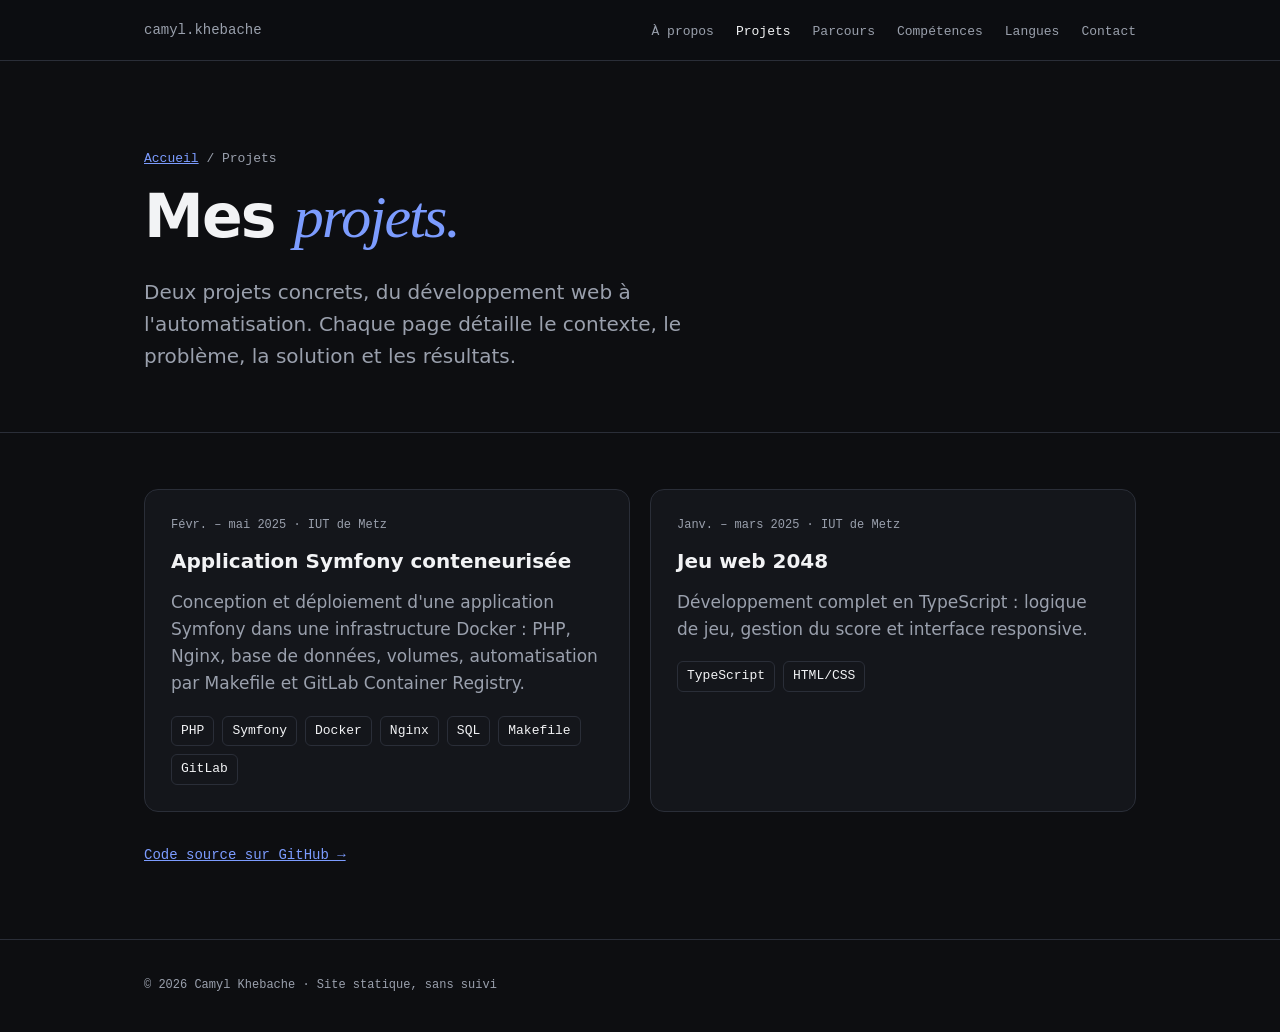
==== projets/index.html @ 47438032 "Portfolio de Camyl Khebache Co-Authored-By: Claude Sonnet 5.5 <noreply@anthropic.com>" ====
<!doctype html>
<html lang="fr">
<head>
<meta charset="utf-8">
<meta name="viewport" content="width=device-width, initial-scale=1">
<title>Projets · Camyl Khebache</title>
<meta name="description" content="Projets de Camyl Khebache : application Symfony conteneurisée avec Docker, jeu web 2048 en TypeScript.">
<meta name="theme-color" content="#0d0e11">
<link rel="icon" href="../assets/img/favicon.svg" type="image/svg+xml">
<link rel="stylesheet" href="../assets/css/style.css">
<script src="../assets/js/main.js" defer></script>
</head>
<body>
<a class="skip" href="#contenu">Aller au contenu</a>
<header class="site-nav">
  <div class="wrap">
    <a class="brand" href="../index.html">camyl.khebache</a>
    <button class="menu-toggle" type="button" aria-expanded="false" aria-controls="menu">Menu</button>
    <nav aria-label="Navigation principale">
      <ul class="menu" id="menu">
        <li><a href="../index.html#apropos">À propos</a></li>
        <li><a href="index.html" aria-current="page">Projets</a></li>
        <li><a href="../index.html#parcours">Parcours</a></li>
        <li><a href="../index.html#competences">Compétences</a></li>
        <li><a href="../index.html#langues">Langues</a></li>
        <li><a href="../index.html#contact">Contact</a></li>
      </ul>
    </nav>
  </div>
</header>
<main id="contenu">
<div class="page-head">
  <div class="wrap">
    <p class="crumbs"><a href="../index.html">Accueil</a> / Projets</p>
    <h1>Mes <em>projets.</em></h1>
    <p class="lead">Deux projets concrets, du développement web à l'automatisation. Chaque page détaille le contexte, le problème, la solution et les résultats.</p>
  </div>
</div>
<div class="detail">
  <div class="wrap">
    <div class="grid" style="margin-top:0">
      <article class="project">
        <div class="period">Févr. – mai 2025 · IUT de Metz</div>
        <h3><a href="symfony-docker.html">Application Symfony conteneurisée</a></h3>
        <p>Conception et déploiement d&#x27;une application Symfony dans une infrastructure Docker : PHP, Nginx, base de données, volumes, automatisation par Makefile et GitLab Container Registry.</p>
        <ul class="tags" aria-label="Technologies"><li>PHP</li><li>Symfony</li><li>Docker</li><li>Nginx</li><li>SQL</li><li>Makefile</li><li>GitLab</li></ul>
      </article>
      <article class="project">
        <div class="period">Janv. – mars 2025 · IUT de Metz</div>
        <h3><a href="jeu-2048.html">Jeu web 2048</a></h3>
        <p>Développement complet en TypeScript : logique de jeu, gestion du score et interface responsive.</p>
        <ul class="tags" aria-label="Technologies"><li>TypeScript</li><li>HTML/CSS</li></ul>
      </article>
    </div>
    <p class="more"><a href="https://github.com/Camyl57/Projets" target="_blank" rel="noopener">Code source sur GitHub →</a></p>
  </div>
</div>
</main>
<footer>
  <div class="wrap">© 2026 Camyl Khebache · Site statique, sans suivi</div>
</footer>
</body>
</html>
---- assets/css/style.css ----
:root {
  --bg: #0d0e11;
  --bg-2: #14161b;
  --line: #2a2e38;
  --text: #f2f3f5;
  --muted: #9aa0ad;
  --accent: #7c9cff;
  --serif: "Iowan Old Style", "Palatino Linotype", Georgia, serif;
  --sans: "Inter", "Segoe UI", system-ui, -apple-system, sans-serif;
  --mono: "JetBrains Mono", "Cascadia Code", Consolas, monospace;
  --gutter: 16px;
}
* { box-sizing: border-box; margin: 0; padding: 0; }
html { scroll-behavior: smooth; scroll-padding-top: 72px; -webkit-text-size-adjust: 100%; }
body {
  background: var(--bg); color: var(--text); font-family: var(--sans);
  line-height: 1.6; overflow-x: hidden; -webkit-font-smoothing: antialiased;
}
img, svg { max-width: 100%; display: block; }
a { color: inherit; }
:focus-visible { outline: 2px solid var(--accent); outline-offset: 3px; border-radius: 4px; }
.wrap { max-width: 1040px; margin: 0 auto; padding: 0 var(--gutter); }
@media (min-width: 720px) { .wrap { padding: 0 24px; } }

.skip {
  position: absolute; left: var(--gutter); top: -60px; z-index: 30;
  background: var(--text); color: var(--bg); padding: 8px 14px; border-radius: 8px; text-decoration: none;
}
.skip:focus { top: 8px; }

/* Navigation */
.site-nav {
  position: sticky; top: 0; z-index: 20;
  background: rgba(13,14,17,.94); backdrop-filter: blur(8px);
  border-bottom: 1px solid var(--line);
}
.site-nav .wrap { display: flex; justify-content: space-between; align-items: center; min-height: 60px; flex-wrap: wrap; }
.brand { font-family: var(--mono); font-size: 14px; color: var(--muted); text-decoration: none; }
.brand:hover { color: var(--text); }
.menu { display: flex; gap: 22px; list-style: none; }
.menu a { font-family: var(--mono); font-size: 13px; text-decoration: none; color: var(--muted); padding: 6px 0; }
.menu a:hover, .menu a[aria-current="page"] { color: var(--text); }
.menu-toggle {
  display: none; background: none; border: 1px solid var(--line); color: var(--text);
  font-family: var(--mono); font-size: 13px; padding: 8px 14px; border-radius: 999px; cursor: pointer;
}
@media (max-width: 800px) {
  .js .menu-toggle { display: inline-block; margin-left: auto; }
  .site-nav nav { flex-basis: 100%; }
  .menu { flex-direction: column; gap: 0; width: 100%; padding-bottom: 8px; }
  .js .menu { display: none; }
  .js .menu.open { display: flex; }
  .menu a { display: block; padding: 12px 0; border-top: 1px solid var(--line); font-size: 14px; }
  .site-nav .wrap { padding-top: 6px; }
}

/* Boutons */
.btn {
  display: inline-block; padding: 11px 20px; border-radius: 999px;
  border: 1px solid var(--line); font-size: 15px; text-decoration: none;
  transition: border-color .2s, background .2s; overflow-wrap: anywhere;
}
.btn:hover { border-color: var(--accent); background: var(--bg-2); }
.btn.primary { background: var(--text); color: var(--bg); border-color: var(--text); }
.btn.primary:hover { background: var(--accent); border-color: var(--accent); }
.actions { margin-top: 36px; display: flex; gap: 12px; flex-wrap: wrap; }

/* Hero */
.hero { padding: 72px 0 64px; border-bottom: 1px solid var(--line); }
@media (min-width: 720px) { .hero { padding: 120px 0 90px; } }
.hero h1 { font-size: clamp(42px, 9vw, 84px); font-weight: 600; letter-spacing: -0.03em; line-height: 1.04; }
h1 em, h2 em { font-family: var(--serif); font-weight: 400; color: var(--accent); }
.lead { margin-top: 26px; font-size: clamp(17px, 2.4vw, 20px); color: var(--muted); max-width: 640px; }
.status { margin-top: 22px; font-family: var(--mono); font-size: 13px; color: var(--accent); }

/* Sections */
section { padding: 72px 0; border-bottom: 1px solid var(--line); }
@media (min-width: 720px) { section { padding: 104px 0; } }
section.alt { background: var(--bg-2); }
.eyebrow { font-family: var(--mono); font-size: 12px; color: var(--accent); letter-spacing: .08em; text-transform: uppercase; }
.eyebrow span { color: var(--muted); margin-left: 10px; }
h2 { font-size: clamp(30px, 5vw, 48px); font-weight: 600; letter-spacing: -0.02em; margin: 16px 0 22px; line-height: 1.12; }
h3 { overflow-wrap: anywhere; }
.body { color: var(--muted); font-size: 17px; max-width: 680px; }
.body + .body { margin-top: 14px; }

/* À propos */
.about-grid { display: grid; gap: 40px; grid-template-columns: 1fr; }
.portrait { border: 1px solid var(--line); border-radius: 14px; overflow: hidden; background: var(--bg-2); aspect-ratio: 4 / 5; max-width: 240px; }
.portrait[hidden] { display: none; }
.portrait img { width: 100%; height: 100%; object-fit: cover; }
@media (min-width: 820px) { .about-grid.has-photo { grid-template-columns: 240px 1fr; align-items: start; } }
.card { border: 1px solid var(--line); border-radius: 14px; background: var(--bg-2); padding: 22px; margin-top: 36px; max-width: 560px; }
.kv { display: grid; grid-template-columns: 1fr; gap: 2px 16px; font-family: var(--mono); font-size: 13px; }
.kv dt { color: var(--muted); margin-top: 10px; }
.kv dt:first-child { margin-top: 0; }
.kv dd { color: var(--text); overflow-wrap: anywhere; }
@media (min-width: 560px) {
  .kv { grid-template-columns: 130px 1fr; gap: 10px 16px; }
  .kv dt, .kv dt:first-child { margin-top: 0; }
}

/* Projets */
.grid { display: grid; grid-template-columns: repeat(auto-fit, minmax(min(100%, 300px), 1fr)); gap: 20px; margin-top: 44px; }
.project {
  position: relative; display: flex; flex-direction: column; border: 1px solid var(--line); border-radius: 14px;
  background: var(--bg-2); padding: 26px; transition: border-color .25s, transform .25s;
}
section.alt .project { background: var(--bg); }
.project:hover, .project:focus-within { border-color: var(--accent); transform: translateY(-3px); }
.period { font-family: var(--mono); font-size: 12px; color: var(--muted); }
.project h3 { font-size: 20px; font-weight: 600; margin: 10px 0 12px; }
.project h3 a { text-decoration: none; }
.project h3 a::after { content: ""; position: absolute; inset: 0; }
.project p { color: var(--muted); font-size: 15px; }
.tags { margin-top: 18px; display: flex; flex-wrap: wrap; gap: 8px; list-style: none; }
.project .tags { margin-top: auto; padding-top: 18px; }
.tags li {
  font-family: var(--mono); font-size: 12px; padding: 4px 9px;
  border: 1px solid var(--line); border-radius: 6px; color: var(--muted);
}
.more { margin-top: 28px; }
.more a { font-family: var(--mono); font-size: 14px; color: var(--accent); }

/* Frise */
.timeline { margin-top: 44px; border-left: 1px solid var(--line); padding-left: 26px; list-style: none; }
.item { position: relative; padding-bottom: 34px; }
.item::before { content: ""; position: absolute; left: -31px; top: 7px; width: 9px; height: 9px; border-radius: 50%; background: var(--accent); }
.item.edu::before { background: var(--bg); border: 2px solid var(--accent); width: 11px; height: 11px; left: -32px; top: 6px; }
section.alt .item.edu::before { background: var(--bg-2); }
.item .when { font-family: var(--mono); font-size: 12px; color: var(--muted); }
.item h3 { font-size: 19px; font-weight: 600; margin: 6px 0 4px; }
.item .where { color: var(--accent); font-size: 15px; }
.item ul { margin-top: 10px; padding-left: 18px; color: var(--muted); font-size: 15px; }
.item li { margin-bottom: 4px; }
.legend { margin-top: 20px; font-family: var(--mono); font-size: 12px; color: var(--muted); }
.others { margin-top: 10px; border-top: 1px solid var(--line); padding-top: 28px; }
.others h3 { font-family: var(--mono); font-size: 13px; font-weight: 400; color: var(--muted); margin-bottom: 14px; }
.others ul { list-style: none; display: grid; gap: 10px; }
.others li strong { font-weight: 600; }
.others li span { color: var(--muted); }

/* Compétences */
.skill-groups { display: grid; gap: 20px; grid-template-columns: repeat(auto-fit, minmax(min(100%, 290px), 1fr)); margin-top: 44px; }
.skill-group { border: 1px solid var(--line); border-radius: 14px; background: var(--bg-2); padding: 24px; }
section.alt .skill-group { background: var(--bg); }
.skill-group h3 { font-size: 18px; font-weight: 600; }
.skill-group p { color: var(--muted); font-size: 14px; margin: 6px 0 16px; }
.skill-group .tags { margin-top: 0; }
.skill-group .tags li { color: var(--text); font-size: 13px; padding: 6px 11px; border-radius: 999px; }

/* Langues */
.langs { display: grid; grid-template-columns: repeat(auto-fit, minmax(min(100%, 150px), 1fr)); gap: 14px; margin-top: 40px; list-style: none; }
.langs li { border-top: 1px solid var(--line); padding-top: 12px; }
.langs strong { display: block; font-weight: 500; }
.langs small { font-family: var(--mono); font-size: 13px; color: var(--muted); }

/* Contact */
.contact-list { margin-top: 32px; max-width: 620px; list-style: none; border-top: 1px solid var(--line); }
.contact-list li { display: grid; grid-template-columns: 1fr; gap: 2px; padding: 14px 0; border-bottom: 1px solid var(--line); }
.contact-list .label { font-family: var(--mono); font-size: 12px; color: var(--muted); }
.contact-list a { text-decoration-color: var(--accent); text-underline-offset: 4px; overflow-wrap: anywhere; }
.contact-list a:hover { color: var(--accent); }
@media (min-width: 560px) { .contact-list li { grid-template-columns: 130px 1fr; align-items: baseline; gap: 16px; } }

/* Pages projet */
.page-head { padding: 56px 0 44px; border-bottom: 1px solid var(--line); }
@media (min-width: 720px) { .page-head { padding: 88px 0 60px; } }
.page-head h1 { font-size: clamp(34px, 7vw, 60px); font-weight: 600; letter-spacing: -0.03em; line-height: 1.08; margin: 14px 0 18px; overflow-wrap: anywhere; }
.crumbs { font-family: var(--mono); font-size: 13px; color: var(--muted); }
.crumbs a { color: var(--accent); }
.detail { padding: 56px 0 72px; border-bottom: 1px solid var(--line); }
.detail section { padding: 0; border: 0; margin-bottom: 44px; }
.detail h2 { font-size: 24px; margin: 0 0 12px; letter-spacing: -0.01em; }
.detail p, .detail li { color: var(--muted); font-size: 17px; max-width: 680px; }
.detail p + p { margin-top: 12px; }
.detail ul.points { padding-left: 20px; display: grid; gap: 8px; }
.detail .tags { margin-top: 0; }
.detail .tags li { color: var(--text); font-size: 13px; }
.pager { display: flex; justify-content: space-between; gap: 16px; flex-wrap: wrap; font-family: var(--mono); font-size: 14px; }
.pager a { color: var(--accent); }

footer { padding: 36px 0; font-family: var(--mono); font-size: 12px; color: var(--muted); }

@media (prefers-reduced-motion: reduce) {
  html { scroll-behavior: auto; }
  * { transition: none !important; }
}
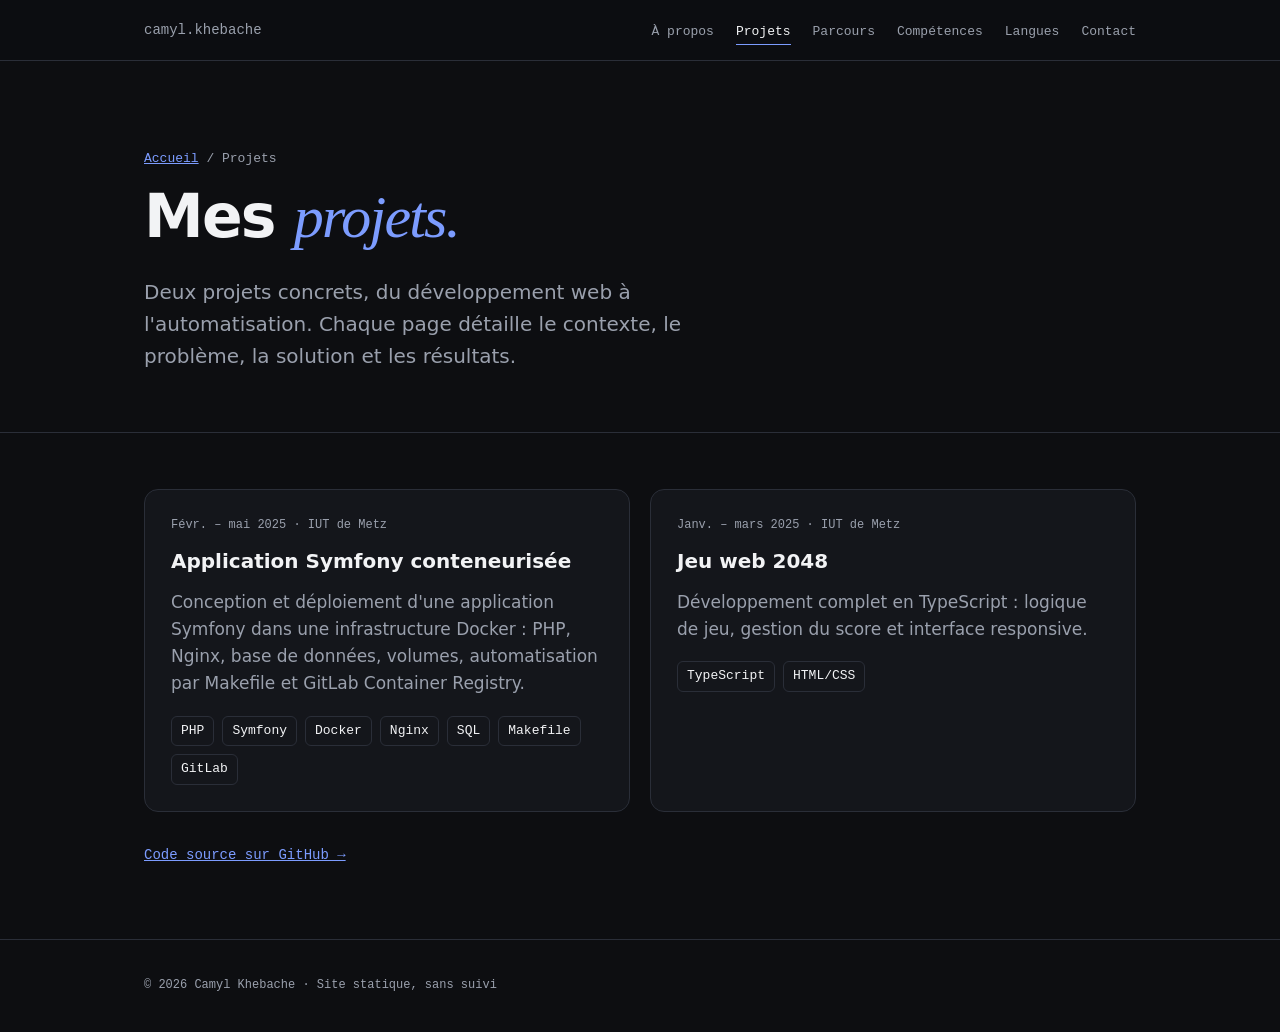
==== commit 27e9fc6d: "Animations, transitions et contenu : hero, apparition au défilement, niveaux de langues" ====
--- a/projets/index.html
+++ b/projets/index.html
@@ -8,6 +8,7 @@
 <meta name="theme-color" content="#0d0e11">
 <link rel="icon" href="../assets/img/favicon.svg" type="image/svg+xml">
 <link rel="stylesheet" href="../assets/css/style.css">
+<link rel="stylesheet" href="../assets/css/animations.css">
 <script src="../assets/js/main.js" defer></script>
 </head>
 <body>
--- a/assets/css/animations.css
+++ b/assets/css/animations.css
@@ -0,0 +1,107 @@
+/* Animations et transitions. Désactivées si l'utilisateur demande moins de mouvement. */
+@view-transition { navigation: auto; }
+::view-transition-old(root), ::view-transition-new(root) { animation-duration: .25s; }
+
+.progress { position: fixed; top: 0; left: 0; right: 0; height: 2px; z-index: 40; background: var(--accent); transform: scaleX(0); transform-origin: 0 50%; }
+
+/* Hero */
+.hero { position: relative; overflow: hidden; }
+.hero::before, .hero::after {
+  content: ""; position: absolute; border-radius: 50%; pointer-events: none; filter: blur(70px); opacity: .22;
+  background: var(--accent); width: 420px; height: 420px; animation: float 14s ease-in-out infinite alternate;
+}
+.hero::before { top: -160px; right: -120px; }
+.hero::after { bottom: -240px; left: -160px; width: 360px; height: 360px; opacity: .12; animation-duration: 18s; animation-direction: alternate-reverse; }
+@keyframes float { to { transform: translate(-50px, 40px) scale(1.12); } }
+.hero-grid { position: relative; z-index: 1; display: grid; gap: 44px; grid-template-columns: 1fr; align-items: center; }
+@media (min-width: 900px) { .hero-grid { grid-template-columns: 1.15fr 1fr; gap: 56px; } }
+.kicker { font-family: var(--mono); font-size: 12px; letter-spacing: .08em; text-transform: uppercase; color: var(--muted); margin-bottom: 18px; }
+.status { display: flex; align-items: center; gap: 10px; }
+.dot { width: 8px; height: 8px; border-radius: 50%; background: #5be3a0; box-shadow: 0 0 0 0 rgba(91,227,160,.6); animation: ping 2.4s ease-out infinite; flex: none; }
+@keyframes ping { 70% { box-shadow: 0 0 0 10px rgba(91,227,160,0); } 100% { box-shadow: 0 0 0 0 rgba(91,227,160,0); } }
+
+.hero-text > * { animation: rise .8s cubic-bezier(.2,.7,.2,1) both; }
+.hero-text > :nth-child(2) { animation-delay: .08s; }
+.hero-text > :nth-child(3) { animation-delay: .16s; }
+.hero-text > :nth-child(4) { animation-delay: .24s; }
+.hero-text > :nth-child(5) { animation-delay: .32s; }
+@keyframes rise { from { opacity: 0; transform: translateY(22px); } }
+
+/* Terminal décoratif */
+.term { border: 1px solid var(--line); border-radius: 14px; background: rgba(20,22,27,.85); overflow: hidden; box-shadow: 0 30px 60px -30px rgba(0,0,0,.7); animation: rise .9s .3s cubic-bezier(.2,.7,.2,1) both; }
+.term-bar { display: flex; align-items: center; gap: 7px; padding: 10px 14px; border-bottom: 1px solid var(--line); font-family: var(--mono); font-size: 12px; color: var(--muted); }
+.term-bar i { width: 10px; height: 10px; border-radius: 50%; background: var(--line); }
+.term-bar span { margin-left: 8px; }
+.term-body { font-family: var(--mono); font-size: 13px; line-height: 1.9; padding: 18px 18px 20px; color: var(--text); overflow-x: auto; white-space: normal; }
+.term-body b { color: var(--accent); font-weight: 400; }
+.term-body u { text-decoration: none; color: var(--muted); }
+.term-body .l { display: block; white-space: pre; opacity: 0; animation: line .01s forwards; animation-delay: calc(.7s + var(--i) * .22s); }
+@keyframes line { to { opacity: 1; } }
+.cursor { display: inline-block; width: 8px; height: 15px; vertical-align: -2px; background: var(--accent); animation: blink 1s steps(1) infinite; }
+@keyframes blink { 50% { opacity: 0; } }
+@media (max-width: 420px) { .term-body { font-size: 11.5px; padding: 16px 12px; } }
+
+/* Chiffres */
+.stats { list-style: none; display: grid; grid-template-columns: repeat(2, 1fr); border: 1px solid var(--line); border-radius: 14px; margin-top: -34px; position: relative; z-index: 2; background: var(--bg-2); overflow: hidden; }
+@media (min-width: 720px) { .stats { grid-template-columns: repeat(4, 1fr); } }
+.stats li { padding: 20px 22px; border-right: 1px solid var(--line); border-bottom: 1px solid var(--line); }
+.stats li:nth-child(2n) { border-right: 0; }
+.stats li:nth-last-child(-n+2) { border-bottom: 0; }
+@media (min-width: 720px) { .stats li, .stats li:nth-child(2n) { border-right: 1px solid var(--line); border-bottom: 0; } .stats li:last-child { border-right: 0; } }
+.stats strong { display: block; font-size: 26px; font-weight: 600; letter-spacing: -0.02em; color: var(--accent); }
+.stats span { font-family: var(--mono); font-size: 12px; color: var(--muted); }
+
+/* Focus */
+.focus { display: grid; gap: 16px; grid-template-columns: repeat(auto-fit, minmax(min(100%, 200px), 1fr)); margin-top: 28px; max-width: 760px; }
+.focus > div { border-left: 2px solid var(--accent); padding: 2px 0 2px 16px; }
+.focus h3 { font-size: 16px; font-weight: 600; margin-bottom: 4px; }
+.focus p { font-size: 14px; color: var(--muted); }
+
+/* Apparition au défilement */
+.js [data-reveal] { opacity: 0; transform: translateY(26px); transition: opacity .7s cubic-bezier(.2,.7,.2,1), transform .7s cubic-bezier(.2,.7,.2,1); transition-delay: var(--d, 0s); }
+.js [data-reveal].in { opacity: 1; transform: none; }
+.item::before { transition: transform .5s cubic-bezier(.3,1.6,.5,1) var(--d, 0s); }
+.js .item[data-reveal]:not(.in)::before { transform: scale(0); }
+
+/* Survol : halo qui suit le curseur */
+.project, .skill-group { overflow: hidden; --mx: 50%; --my: 0%; }
+.project::before, .skill-group::before {
+  content: ""; position: absolute; inset: 0; pointer-events: none; opacity: 0; transition: opacity .3s;
+  background: radial-gradient(320px circle at var(--mx) var(--my), rgba(124,156,255,.14), transparent 70%);
+}
+.project:hover::before, .skill-group:hover::before { opacity: 1; }
+.skill-group { position: relative; transition: border-color .25s, transform .25s, opacity .7s cubic-bezier(.2,.7,.2,1); }
+.skill-group:hover { border-color: var(--accent); transform: translateY(-3px); }
+.skill-group .tags li { transition: border-color .2s, transform .2s; }
+.skill-group .tags li:hover { border-color: var(--accent); transform: translateY(-2px); }
+.project h3 a { background: linear-gradient(var(--accent), var(--accent)) 0 100% / 0 1px no-repeat; transition: background-size .35s; }
+.project:hover h3 a { background-size: 100% 1px; }
+.btn:hover { transform: translateY(-2px); box-shadow: 0 10px 24px -12px rgba(124,156,255,.6); }
+.btn:active { transform: translateY(0); }
+.btn { transition: border-color .2s, background .2s, transform .2s, box-shadow .2s; }
+.more a { display: inline-block; transition: transform .2s; }
+.more a:hover { transform: translateX(5px); }
+.menu a { position: relative; transition: color .2s; }
+.menu a[aria-current="true"] { color: var(--text); }
+@media (min-width: 801px) {
+  .menu a::after { content: ""; position: absolute; left: 0; right: 0; bottom: 0; height: 1px; background: var(--accent); transform: scaleX(0); transform-origin: 0 50%; transition: transform .3s; }
+  .menu a:hover::after, .menu a[aria-current="true"]::after, .menu a[aria-current="page"]::after { transform: scaleX(1); }
+}
+.contact-list li { transition: padding-left .25s; }
+.contact-list li:hover { padding-left: 10px; }
+
+/* Langues : niveau */
+.dots { display: flex; gap: 4px; margin-top: 8px; }
+.dots i { width: 14px; height: 4px; border-radius: 2px; background: var(--line); transition: background .4s calc(var(--d, 0s) + .25s); }
+.dots i.on { background: var(--accent); }
+.js .langs li:not(.in) .dots i.on { background: var(--line); }
+
+@media (prefers-reduced-motion: reduce) {
+  .js [data-reveal] { opacity: 1; transform: none; transition: none; }
+  .hero::before, .hero::after, .dot, .cursor { animation: none; }
+  .hero-text > *, .term { animation: none; }
+  .term-body .l { opacity: 1; animation: none; }
+  .js .item[data-reveal]:not(.in)::before { transform: none; }
+  .js .langs li:not(.in) .dots i.on { background: var(--accent); }
+  @view-transition { navigation: none; }
+}
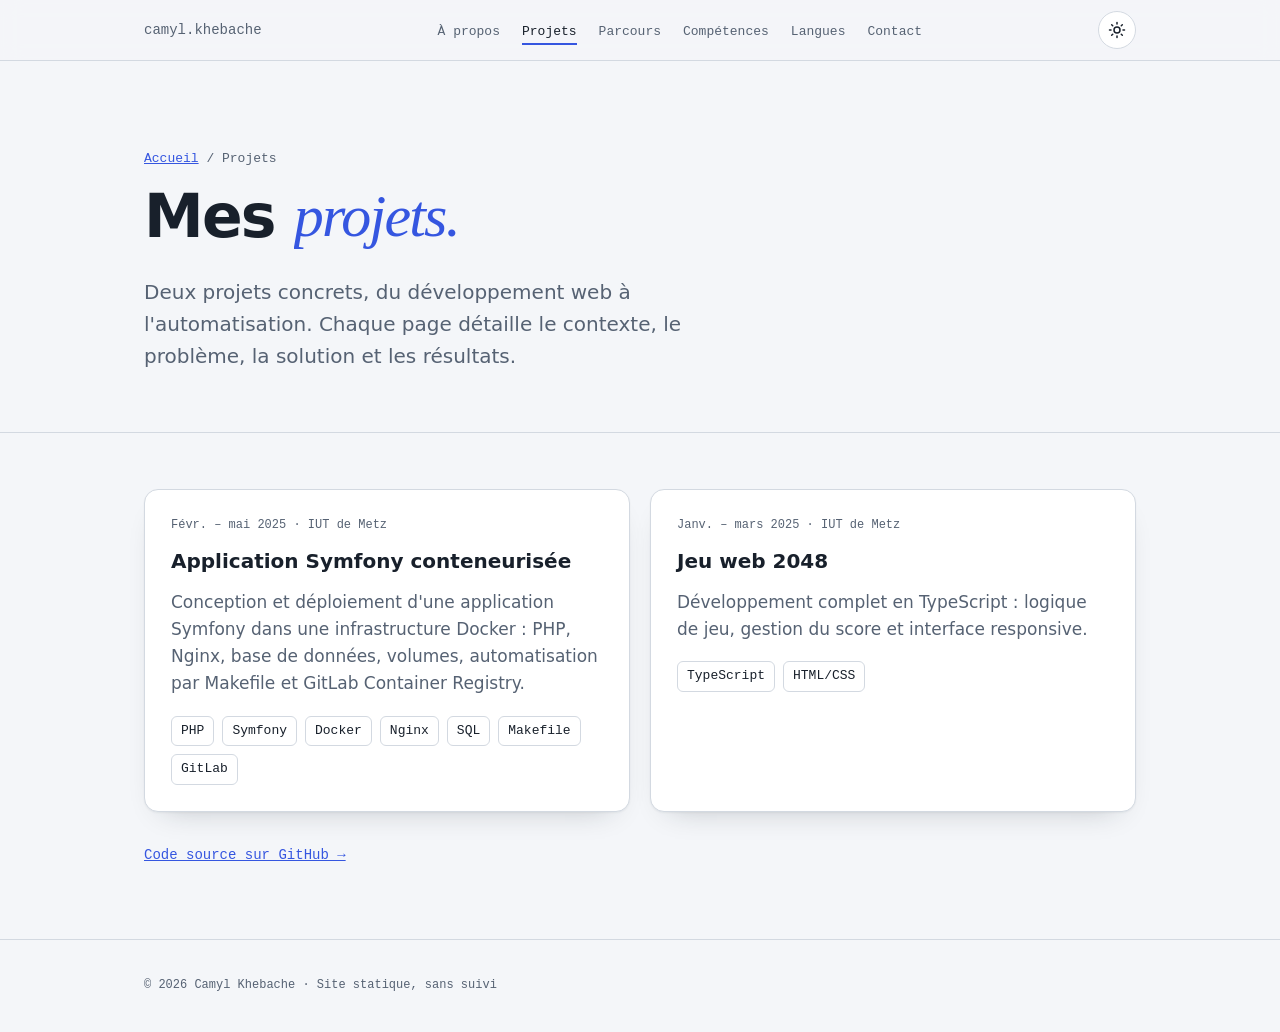
==== commit 15441ce1: "Thème clair gris dauphin et bleuet, réseau interactif, animations avancées, bouton clair/sombre" ====
--- a/projets/index.html
+++ b/projets/index.html
@@ -5,7 +5,9 @@
 <meta name="viewport" content="width=device-width, initial-scale=1">
 <title>Projets · Camyl Khebache</title>
 <meta name="description" content="Projets de Camyl Khebache : application Symfony conteneurisée avec Docker, jeu web 2048 en TypeScript.">
-<meta name="theme-color" content="#0d0e11">
+<meta name="theme-color" content="#f4f6f9">
+<meta name="color-scheme" content="light dark">
+<script>try{var t=localStorage.getItem('theme');if(t)document.documentElement.dataset.theme=t}catch(e){}</script>
 <link rel="icon" href="../assets/img/favicon.svg" type="image/svg+xml">
 <link rel="stylesheet" href="../assets/css/style.css">
 <link rel="stylesheet" href="../assets/css/animations.css">
@@ -16,7 +18,6 @@
 <header class="site-nav">
   <div class="wrap">
     <a class="brand" href="../index.html">camyl.khebache</a>
-    <button class="menu-toggle" type="button" aria-expanded="false" aria-controls="menu">Menu</button>
     <nav aria-label="Navigation principale">
       <ul class="menu" id="menu">
         <li><a href="../index.html#apropos">À propos</a></li>
@@ -27,6 +28,10 @@
         <li><a href="../index.html#contact">Contact</a></li>
       </ul>
     </nav>
+    <div class="nav-tools">
+      <button class="theme-toggle" type="button" aria-label="Basculer entre thème clair et sombre" aria-pressed="false"><svg class="sun" viewBox="0 0 24 24" fill="none" stroke="currentColor" stroke-width="2" stroke-linecap="round" aria-hidden="true"><circle cx="12" cy="12" r="4"/><path d="M12 2v2M12 20v2M4.9 4.9l1.4 1.4M17.7 17.7l1.4 1.4M2 12h2M20 12h2M4.9 19.1l1.4-1.4M17.7 6.3l1.4-1.4"/></svg><svg class="moon" viewBox="0 0 24 24" fill="none" stroke="currentColor" stroke-width="2" stroke-linecap="round" stroke-linejoin="round" aria-hidden="true"><path d="M21 12.8A9 9 0 1 1 11.2 3a7 7 0 0 0 9.8 9.8z"/></svg></button>
+      <button class="menu-toggle" type="button" aria-expanded="false" aria-controls="menu">Menu</button>
+    </div>
   </div>
 </header>
 <main id="contenu">
--- a/assets/css/style.css
+++ b/assets/css/style.css
@@ -1,14 +1,37 @@
 :root {
-  --bg: #0d0e11;
-  --bg-2: #14161b;
-  --line: #2a2e38;
-  --text: #f2f3f5;
-  --muted: #9aa0ad;
-  --accent: #7c9cff;
+  --bg: #f4f6f9;
+  --bg-2: #e5e9ef;
+  --card: #ffffff;
+  --line: #d3d9e1;
+  --text: #18202b;
+  --muted: #566273;
+  --accent: #3556e0;
+  --accent-2: #6f8ff5;
+  --dolphin: #8a96a3;
+  --band-bg: #3556e0;
+  --band-ink: #ffffff;
+  --shadow: 0 1px 2px rgba(24,32,43,.05), 0 14px 30px -20px rgba(24,32,43,.3);
+  --nav-bg: rgba(244,246,249,.9);
   --serif: "Iowan Old Style", "Palatino Linotype", Georgia, serif;
   --sans: "Inter", "Segoe UI", system-ui, -apple-system, sans-serif;
   --mono: "JetBrains Mono", "Cascadia Code", Consolas, monospace;
   --gutter: 16px;
+  color-scheme: light;
+}
+:root[data-theme="dark"] {
+  --bg: #0d0e11;
+  --bg-2: #14161b;
+  --card: #171a20;
+  --line: #2a2e38;
+  --text: #f2f3f5;
+  --muted: #9aa0ad;
+  --accent: #8da8ff;
+  --accent-2: #6f8ff5;
+  --band-bg: #8da8ff;
+  --band-ink: #0d0e11;
+  --shadow: none;
+  --nav-bg: rgba(13,14,17,.9);
+  color-scheme: dark;
 }
 * { box-sizing: border-box; margin: 0; padding: 0; }
 html { scroll-behavior: smooth; scroll-padding-top: 72px; -webkit-text-size-adjust: 100%; }
@@ -31,7 +54,7 @@
 /* Navigation */
 .site-nav {
   position: sticky; top: 0; z-index: 20;
-  background: rgba(13,14,17,.94); backdrop-filter: blur(8px);
+  background: var(--nav-bg); backdrop-filter: blur(10px);
   border-bottom: 1px solid var(--line);
 }
 .site-nav .wrap { display: flex; justify-content: space-between; align-items: center; min-height: 60px; flex-wrap: wrap; }
--- a/assets/css/animations.css
+++ b/assets/css/animations.css
@@ -1,38 +1,79 @@
-/* Animations et transitions. Désactivées si l'utilisateur demande moins de mouvement. */
+/* Thème, effets et animations. Tout est coupé si l'utilisateur demande moins de mouvement. */
 @view-transition { navigation: auto; }
 ::view-transition-old(root), ::view-transition-new(root) { animation-duration: .25s; }
+body { transition: background-color .35s, color .35s; }
 
-.progress { position: fixed; top: 0; left: 0; right: 0; height: 2px; z-index: 40; background: var(--accent); transform: scaleX(0); transform-origin: 0 50%; }
+/* Cartes : surface claire + ombre douce */
+.project, .skill-group, .card, .stats, section.alt .project, section.alt .skill-group { background: var(--card); box-shadow: var(--shadow); }
+section.alt { background: var(--bg-2); }
+.tags li { background: transparent; }
+
+/* Barre de progression */
+.progress { position: fixed; top: 0; left: 0; right: 0; height: 3px; z-index: 40; transform: scaleX(0); transform-origin: 0 50%;
+  background: linear-gradient(90deg, var(--accent-2), var(--accent)); }
+
+/* Navigation : outils */
+.nav-tools { display: flex; gap: 8px; align-items: center; order: 3; }
+.site-nav nav { order: 2; }
+.brand { order: 1; }
+.theme-toggle { display: none; width: 38px; height: 38px; align-items: center; justify-content: center; border: 1px solid var(--line);
+  border-radius: 50%; background: var(--card); color: var(--text); cursor: pointer; transition: border-color .2s, transform .3s; }
+.js .theme-toggle { display: inline-flex; }
+.theme-toggle:hover { border-color: var(--accent); transform: rotate(18deg); }
+.theme-toggle svg { width: 18px; height: 18px; }
+.theme-toggle .moon { display: none; }
+:root[data-theme="dark"] .theme-toggle .sun { display: none; }
+:root[data-theme="dark"] .theme-toggle .moon { display: block; }
+.menu-toggle { background: var(--card); }
+@media (max-width: 800px) {
+  .nav-tools { order: 2; margin-left: auto; }
+  .site-nav nav { order: 3; flex-basis: 100%; }
+  .js .menu-toggle { margin-left: 0; }
+}
+.site-nav .wrap > * { animation: drop .7s cubic-bezier(.2,.7,.2,1) backwards; }
+@keyframes drop { from { opacity: 0; transform: translateY(-10px); } }
 
 /* Hero */
-.hero { position: relative; overflow: hidden; }
+.hero { position: relative; overflow: hidden; background: linear-gradient(180deg, var(--bg) 0%, var(--bg-2) 100%); }
+.net { position: absolute; inset: 0; width: 100%; height: 100%; z-index: 0; pointer-events: none;
+  -webkit-mask-image: linear-gradient(#000 75%, transparent); mask-image: linear-gradient(#000 75%, transparent); }
 .hero::before, .hero::after {
-  content: ""; position: absolute; border-radius: 50%; pointer-events: none; filter: blur(70px); opacity: .22;
-  background: var(--accent); width: 420px; height: 420px; animation: float 14s ease-in-out infinite alternate;
+  content: ""; position: absolute; border-radius: 50%; pointer-events: none; filter: blur(80px); opacity: .28;
+  background: var(--accent-2); width: 460px; height: 460px; animation: float 14s ease-in-out infinite alternate;
+  translate: 0 calc(var(--sy, 0) * 0.14px);
 }
-.hero::before { top: -160px; right: -120px; }
-.hero::after { bottom: -240px; left: -160px; width: 360px; height: 360px; opacity: .12; animation-duration: 18s; animation-direction: alternate-reverse; }
+.hero::before { top: -180px; right: -140px; }
+.hero::after { bottom: -260px; left: -180px; width: 380px; height: 380px; opacity: .18; background: var(--dolphin); animation-duration: 18s; animation-direction: alternate-reverse; }
 @keyframes float { to { transform: translate(-50px, 40px) scale(1.12); } }
 .hero-grid { position: relative; z-index: 1; display: grid; gap: 44px; grid-template-columns: 1fr; align-items: center; }
 @media (min-width: 900px) { .hero-grid { grid-template-columns: 1.15fr 1fr; gap: 56px; } }
 .kicker { font-family: var(--mono); font-size: 12px; letter-spacing: .08em; text-transform: uppercase; color: var(--muted); margin-bottom: 18px; }
 .status { display: flex; align-items: center; gap: 10px; }
-.dot { width: 8px; height: 8px; border-radius: 50%; background: #5be3a0; box-shadow: 0 0 0 0 rgba(91,227,160,.6); animation: ping 2.4s ease-out infinite; flex: none; }
-@keyframes ping { 70% { box-shadow: 0 0 0 10px rgba(91,227,160,0); } 100% { box-shadow: 0 0 0 0 rgba(91,227,160,0); } }
+.dot { width: 8px; height: 8px; border-radius: 50%; background: #1f9d63; box-shadow: 0 0 0 0 rgba(31,157,99,.55); animation: ping 2.4s ease-out infinite; flex: none; }
+@keyframes ping { 70% { box-shadow: 0 0 0 10px rgba(31,157,99,0); } 100% { box-shadow: 0 0 0 0 rgba(31,157,99,0); } }
 
 .hero-text > * { animation: rise .8s cubic-bezier(.2,.7,.2,1) both; }
+.hero-text > h1 { animation: none; }
 .hero-text > :nth-child(2) { animation-delay: .08s; }
 .hero-text > :nth-child(3) { animation-delay: .16s; }
-.hero-text > :nth-child(4) { animation-delay: .24s; }
-.hero-text > :nth-child(5) { animation-delay: .32s; }
+.hero-text > :nth-child(4) { animation-delay: .32s; }
+.hero-text > :nth-child(5) { animation-delay: .44s; }
 @keyframes rise { from { opacity: 0; transform: translateY(22px); } }
 
-/* Terminal décoratif */
-.term { border: 1px solid var(--line); border-radius: 14px; background: rgba(20,22,27,.85); overflow: hidden; box-shadow: 0 30px 60px -30px rgba(0,0,0,.7); animation: rise .9s .3s cubic-bezier(.2,.7,.2,1) both; }
+/* Titres : mots qui montent */
+.w { display: inline-block; overflow: hidden; vertical-align: top; padding: 0 .08em .14em 0; margin: 0 -.08em -.14em 0; }
+.js .split .wi { display: inline-block; transform: translateY(115%); transition: transform .85s cubic-bezier(.2,.7,.2,1) calc(var(--wi) * 70ms); }
+.js .split.in .wi { transform: none; }
+
+/* Terminal décoratif (toujours sombre) */
+.term { --text: #f2f3f5; --muted: #9aa0ad; --line: #2a2e38; --accent: #8da8ff;
+  border: 1px solid #2a2e38; border-radius: 14px; background: #14161b; color: var(--text); overflow: hidden;
+  box-shadow: 0 30px 60px -28px rgba(24,32,43,.55); animation: rise .9s .3s cubic-bezier(.2,.7,.2,1) both; }
 .term-bar { display: flex; align-items: center; gap: 7px; padding: 10px 14px; border-bottom: 1px solid var(--line); font-family: var(--mono); font-size: 12px; color: var(--muted); }
 .term-bar i { width: 10px; height: 10px; border-radius: 50%; background: var(--line); }
+.term-bar i:nth-child(1) { background: #ff6b6b; } .term-bar i:nth-child(2) { background: #ffd166; } .term-bar i:nth-child(3) { background: #5be3a0; }
 .term-bar span { margin-left: 8px; }
-.term-body { font-family: var(--mono); font-size: 13px; line-height: 1.9; padding: 18px 18px 20px; color: var(--text); overflow-x: auto; white-space: normal; }
+.term-body { font-family: var(--mono); font-size: 13px; line-height: 1.9; padding: 18px 18px 20px; overflow-x: auto; white-space: normal; }
 .term-body b { color: var(--accent); font-weight: 400; }
 .term-body u { text-decoration: none; color: var(--muted); }
 .term-body .l { display: block; white-space: pre; opacity: 0; animation: line .01s forwards; animation-delay: calc(.7s + var(--i) * .22s); }
@@ -42,18 +83,29 @@
 @media (max-width: 420px) { .term-body { font-size: 11.5px; padding: 16px 12px; } }
 
 /* Chiffres */
-.stats { list-style: none; display: grid; grid-template-columns: repeat(2, 1fr); border: 1px solid var(--line); border-radius: 14px; margin-top: -34px; position: relative; z-index: 2; background: var(--bg-2); overflow: hidden; }
+.stats { list-style: none; display: grid; grid-template-columns: repeat(2, 1fr); border: 1px solid var(--line); border-radius: 14px; margin-top: -34px; position: relative; z-index: 2; overflow: hidden; }
 @media (min-width: 720px) { .stats { grid-template-columns: repeat(4, 1fr); } }
 .stats li { padding: 20px 22px; border-right: 1px solid var(--line); border-bottom: 1px solid var(--line); }
 .stats li:nth-child(2n) { border-right: 0; }
 .stats li:nth-last-child(-n+2) { border-bottom: 0; }
 @media (min-width: 720px) { .stats li, .stats li:nth-child(2n) { border-right: 1px solid var(--line); border-bottom: 0; } .stats li:last-child { border-right: 0; } }
-.stats strong { display: block; font-size: 26px; font-weight: 600; letter-spacing: -0.02em; color: var(--accent); }
+.stats strong { display: block; font-size: 28px; font-weight: 600; letter-spacing: -0.02em; color: var(--accent); font-variant-numeric: tabular-nums; }
 .stats span { font-family: var(--mono); font-size: 12px; color: var(--muted); }
+
+/* Bandeau défilant */
+.marquee-wrap { margin-top: 56px; padding: 14px 0; overflow: hidden; }
+.marquee {  background: var(--band-bg); color: var(--band-ink); overflow: hidden; transform: rotate(-1.2deg) scale(1.02); }
+.marquee-track { display: flex; width: max-content; animation: marquee 40s linear infinite; }
+.marquee:hover .marquee-track { animation-play-state: paused; }
+.mq { display: flex; flex: none; }
+.mq span { font-family: var(--mono); font-size: 14px; letter-spacing: .06em; text-transform: uppercase; padding: 15px 0; white-space: nowrap; }
+.mq span::after { content: "✦"; margin: 0 26px; opacity: .6; }
+@keyframes marquee { to { transform: translateX(-50%); } }
 
 /* Focus */
 .focus { display: grid; gap: 16px; grid-template-columns: repeat(auto-fit, minmax(min(100%, 200px), 1fr)); margin-top: 28px; max-width: 760px; }
-.focus > div { border-left: 2px solid var(--accent); padding: 2px 0 2px 16px; }
+.focus > div { border-left: 2px solid var(--accent-2); padding: 2px 0 2px 16px; transition: border-color .25s, padding-left .25s; }
+.focus > div:hover { border-color: var(--accent); padding-left: 22px; }
 .focus h3 { font-size: 16px; font-weight: 600; margin-bottom: 4px; }
 .focus p { font-size: 14px; color: var(--muted); }
 
@@ -63,45 +115,63 @@
 .item::before { transition: transform .5s cubic-bezier(.3,1.6,.5,1) var(--d, 0s); }
 .js .item[data-reveal]:not(.in)::before { transform: scale(0); }
 
-/* Survol : halo qui suit le curseur */
+/* Frise : le trait se remplit avec le défilement */
+.timeline { position: relative; border-left-color: var(--line); }
+.timeline::after { content: ""; position: absolute; left: -1px; top: 0; width: 2px; height: calc(var(--tl, 0) * 100%); background: linear-gradient(var(--accent-2), var(--accent)); border-radius: 2px; }
+.item::before { background: var(--accent); }
+.item.edu::before { background: var(--bg); }
+section.alt .item.edu::before { background: var(--bg-2); }
+
+/* Survol : halo, inclinaison, soulignement */
 .project, .skill-group { overflow: hidden; --mx: 50%; --my: 0%; }
 .project::before, .skill-group::before {
   content: ""; position: absolute; inset: 0; pointer-events: none; opacity: 0; transition: opacity .3s;
-  background: radial-gradient(320px circle at var(--mx) var(--my), rgba(124,156,255,.14), transparent 70%);
+  background: radial-gradient(340px circle at var(--mx) var(--my), color-mix(in srgb, var(--accent-2) 22%, transparent), transparent 70%);
 }
 .project:hover::before, .skill-group:hover::before { opacity: 1; }
-.skill-group { position: relative; transition: border-color .25s, transform .25s, opacity .7s cubic-bezier(.2,.7,.2,1); }
-.skill-group:hover { border-color: var(--accent); transform: translateY(-3px); }
-.skill-group .tags li { transition: border-color .2s, transform .2s; }
-.skill-group .tags li:hover { border-color: var(--accent); transform: translateY(-2px); }
-.project h3 a { background: linear-gradient(var(--accent), var(--accent)) 0 100% / 0 1px no-repeat; transition: background-size .35s; }
-.project:hover h3 a { background-size: 100% 1px; }
-.btn:hover { transform: translateY(-2px); box-shadow: 0 10px 24px -12px rgba(124,156,255,.6); }
-.btn:active { transform: translateY(0); }
-.btn { transition: border-color .2s, background .2s, transform .2s, box-shadow .2s; }
+.project, .skill-group { position: relative; transition: border-color .25s, transform .25s ease-out, box-shadow .25s; }
+.project:hover, .project:focus-within, .skill-group:hover {
+  border-color: var(--accent-2); transform: perspective(900px) rotateX(var(--rx, 0deg)) rotateY(var(--ry, 0deg)) translateY(-4px);
+}
+.skill-group .tags li { transition: border-color .2s, transform .2s, background .2s; }
+.skill-group .tags li:hover { border-color: var(--accent); background: color-mix(in srgb, var(--accent-2) 14%, transparent); transform: translateY(-2px); }
+.project h3 a { background: linear-gradient(var(--accent), var(--accent)) 0 100% / 0 2px no-repeat; transition: background-size .35s; }
+.project:hover h3 a { background-size: 100% 2px; }
+
+/* Boutons : remplissage bleuet + effet magnétique */
+.btn { --tx: 0px; --ty: 0px; transform: translate(var(--tx), var(--ty)); transition: border-color .2s, background .2s, box-shadow .2s, color .2s, transform .25s ease-out; }
+.btn:hover { transform: translate(var(--tx), calc(var(--ty) - 2px)); box-shadow: 0 12px 26px -12px color-mix(in srgb, var(--accent) 70%, transparent); }
+.btn.primary { background: linear-gradient(var(--accent), var(--accent)) no-repeat 0 100% / 0 100%, var(--text); color: var(--bg); transition: background-size .45s cubic-bezier(.2,.7,.2,1), border-color .2s, box-shadow .2s, transform .25s ease-out; }
+.btn.primary:hover { background-size: 100% 100%, auto; border-color: var(--accent); color: #fff; }
+:root[data-theme="dark"] .btn.primary:hover { color: #0d0e11; }
+.btn:not(.primary) { background: var(--card); }
 .more a { display: inline-block; transition: transform .2s; }
 .more a:hover { transform: translateX(5px); }
 .menu a { position: relative; transition: color .2s; }
 .menu a[aria-current="true"] { color: var(--text); }
 @media (min-width: 801px) {
-  .menu a::after { content: ""; position: absolute; left: 0; right: 0; bottom: 0; height: 1px; background: var(--accent); transform: scaleX(0); transform-origin: 0 50%; transition: transform .3s; }
+  .menu a::after { content: ""; position: absolute; left: 0; right: 0; bottom: 0; height: 2px; background: var(--accent); transform: scaleX(0); transform-origin: 0 50%; transition: transform .3s; }
   .menu a:hover::after, .menu a[aria-current="true"]::after, .menu a[aria-current="page"]::after { transform: scaleX(1); }
 }
 .contact-list li { transition: padding-left .25s; }
 .contact-list li:hover { padding-left: 10px; }
+.contact-list a { color: var(--accent); }
 
 /* Langues : niveau */
 .dots { display: flex; gap: 4px; margin-top: 8px; }
-.dots i { width: 14px; height: 4px; border-radius: 2px; background: var(--line); transition: background .4s calc(var(--d, 0s) + .25s); }
-.dots i.on { background: var(--accent); }
-.js .langs li:not(.in) .dots i.on { background: var(--line); }
+.dots i { width: 16px; height: 5px; border-radius: 3px; background: var(--line); transition: background .4s calc(var(--d, 0s) + .25s); }
+.dots i.on { background: var(--accent-2); }
+.js .langs li[data-reveal]:not(.in) .dots i.on { background: var(--line); }
 
 @media (prefers-reduced-motion: reduce) {
   .js [data-reveal] { opacity: 1; transform: none; transition: none; }
-  .hero::before, .hero::after, .dot, .cursor { animation: none; }
+  .hero::before, .hero::after, .dot, .cursor, .site-nav .wrap > * { animation: none; }
   .hero-text > *, .term { animation: none; }
   .term-body .l { opacity: 1; animation: none; }
+  .js .split .wi { transform: none; transition: none; }
+  .marquee { transform: none; }
+  .marquee-track { animation: none; }
   .js .item[data-reveal]:not(.in)::before { transform: none; }
-  .js .langs li:not(.in) .dots i.on { background: var(--accent); }
+  .btn.primary { transition: none; }
   @view-transition { navigation: none; }
 }
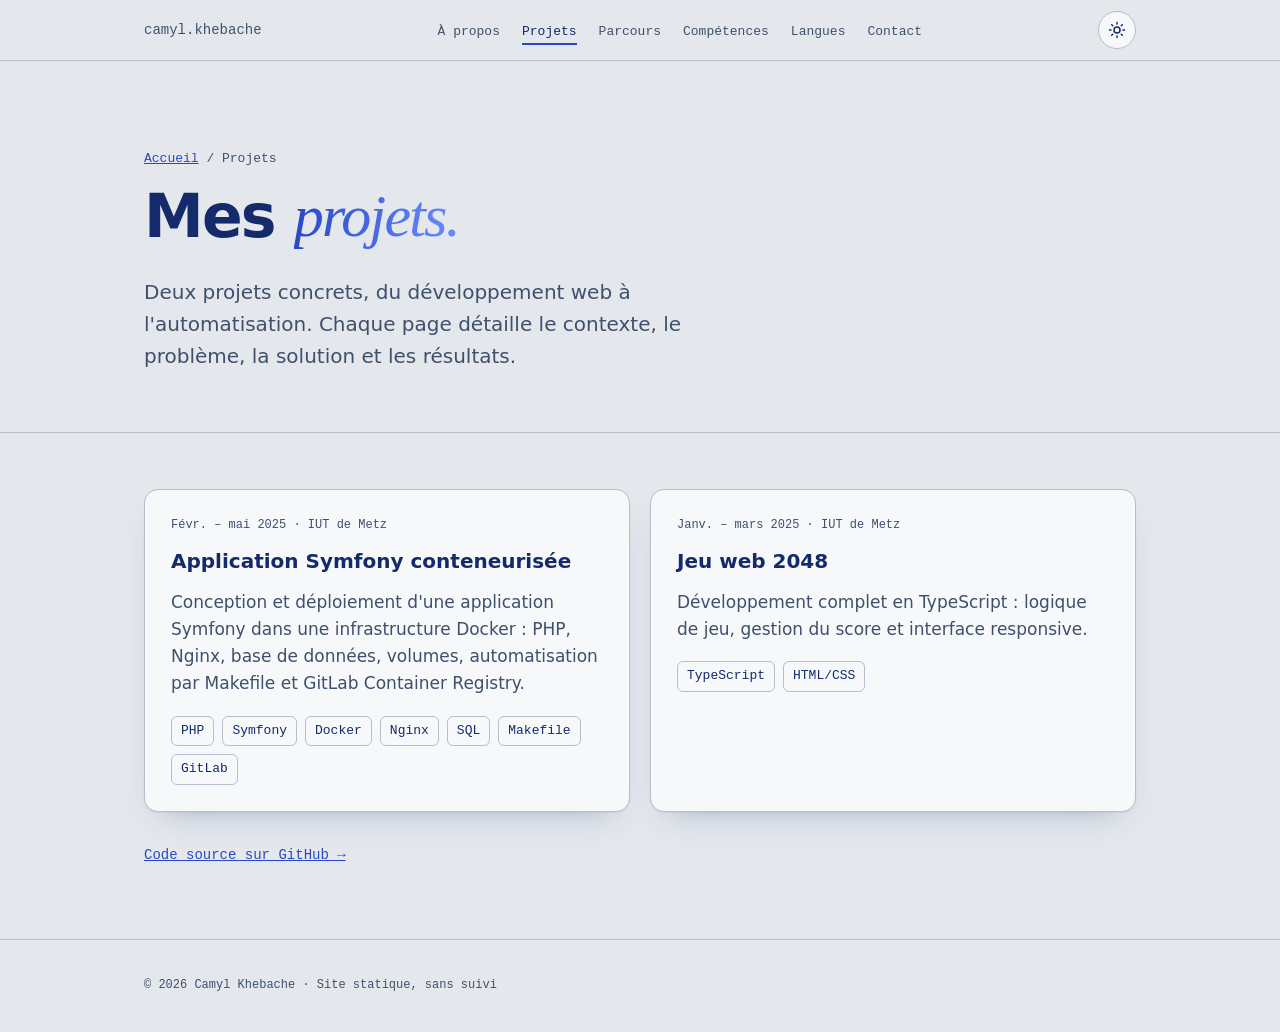
==== commit 71a53582: "Palette gris dauphin et bleu (plus de noir), curseur, rideau d'entrée, grand texte, nouvelles animat" ====
--- a/projets/index.html
+++ b/projets/index.html
@@ -5,7 +5,7 @@
 <meta name="viewport" content="width=device-width, initial-scale=1">
 <title>Projets · Camyl Khebache</title>
 <meta name="description" content="Projets de Camyl Khebache : application Symfony conteneurisée avec Docker, jeu web 2048 en TypeScript.">
-<meta name="theme-color" content="#f4f6f9">
+<meta name="theme-color" content="#e4e8ed">
 <meta name="color-scheme" content="light dark">
 <script>try{var t=localStorage.getItem('theme');if(t)document.documentElement.dataset.theme=t}catch(e){}</script>
 <link rel="icon" href="../assets/img/favicon.svg" type="image/svg+xml">
--- a/assets/css/style.css
+++ b/assets/css/style.css
@@ -1,17 +1,19 @@
 :root {
-  --bg: #f4f6f9;
-  --bg-2: #e5e9ef;
-  --card: #ffffff;
-  --line: #d3d9e1;
-  --text: #18202b;
-  --muted: #566273;
-  --accent: #3556e0;
-  --accent-2: #6f8ff5;
-  --dolphin: #8a96a3;
-  --band-bg: #3556e0;
+  --bg: #e4e8ed;
+  --bg-2: #cdd4dc;
+  --card: #f6f8fa;
+  --line: #b4bfcb;
+  --text: #142a6b;
+  --muted: #3f506c;
+  --accent: #2848c9;
+  --accent-2: #6b8cff;
+  --dolphin: #7a8797;
+  --grid: rgba(110,124,142,.2);
+  --on-accent: #ffffff;
+  --band-bg: #2848c9;
   --band-ink: #ffffff;
-  --shadow: 0 1px 2px rgba(24,32,43,.05), 0 14px 30px -20px rgba(24,32,43,.3);
-  --nav-bg: rgba(244,246,249,.9);
+  --shadow: 0 1px 2px rgba(20,42,107,.06), 0 16px 32px -20px rgba(20,42,107,.35);
+  --nav-bg: rgba(228,232,237,.9);
   --serif: "Iowan Old Style", "Palatino Linotype", Georgia, serif;
   --sans: "Inter", "Segoe UI", system-ui, -apple-system, sans-serif;
   --mono: "JetBrains Mono", "Cascadia Code", Consolas, monospace;
@@ -19,18 +21,21 @@
   color-scheme: light;
 }
 :root[data-theme="dark"] {
-  --bg: #0d0e11;
-  --bg-2: #14161b;
-  --card: #171a20;
-  --line: #2a2e38;
-  --text: #f2f3f5;
-  --muted: #9aa0ad;
-  --accent: #8da8ff;
-  --accent-2: #6f8ff5;
-  --band-bg: #8da8ff;
-  --band-ink: #0d0e11;
+  --bg: #0b1433;
+  --bg-2: #101c45;
+  --card: #14214f;
+  --line: #28397a;
+  --text: #eef2ff;
+  --muted: #a6b4e0;
+  --accent: #8fa9ff;
+  --accent-2: #6b8cff;
+  --dolphin: #8a96b3;
+  --grid: rgba(143,169,255,.09);
+  --on-accent: #0b1433;
+  --band-bg: #8fa9ff;
+  --band-ink: #0b1433;
   --shadow: none;
-  --nav-bg: rgba(13,14,17,.9);
+  --nav-bg: rgba(11,20,51,.9);
   color-scheme: dark;
 }
 * { box-sizing: border-box; margin: 0; padding: 0; }
--- a/assets/css/animations.css
+++ b/assets/css/animations.css
@@ -66,9 +66,8 @@
 .js .split.in .wi { transform: none; }
 
 /* Terminal décoratif (toujours sombre) */
-.term { --text: #f2f3f5; --muted: #9aa0ad; --line: #2a2e38; --accent: #8da8ff;
-  border: 1px solid #2a2e38; border-radius: 14px; background: #14161b; color: var(--text); overflow: hidden;
-  box-shadow: 0 30px 60px -28px rgba(24,32,43,.55); animation: rise .9s .3s cubic-bezier(.2,.7,.2,1) both; }
+.term { border-radius: 14px; color: var(--text); overflow: hidden; border: 1px solid;
+   animation: rise .9s .3s cubic-bezier(.2,.7,.2,1) both; }
 .term-bar { display: flex; align-items: center; gap: 7px; padding: 10px 14px; border-bottom: 1px solid var(--line); font-family: var(--mono); font-size: 12px; color: var(--muted); }
 .term-bar i { width: 10px; height: 10px; border-radius: 50%; background: var(--line); }
 .term-bar i:nth-child(1) { background: #ff6b6b; } .term-bar i:nth-child(2) { background: #ffd166; } .term-bar i:nth-child(3) { background: #5be3a0; }
@@ -143,7 +142,6 @@
 .btn:hover { transform: translate(var(--tx), calc(var(--ty) - 2px)); box-shadow: 0 12px 26px -12px color-mix(in srgb, var(--accent) 70%, transparent); }
 .btn.primary { background: linear-gradient(var(--accent), var(--accent)) no-repeat 0 100% / 0 100%, var(--text); color: var(--bg); transition: background-size .45s cubic-bezier(.2,.7,.2,1), border-color .2s, box-shadow .2s, transform .25s ease-out; }
 .btn.primary:hover { background-size: 100% 100%, auto; border-color: var(--accent); color: #fff; }
-:root[data-theme="dark"] .btn.primary:hover { color: #0d0e11; }
 .btn:not(.primary) { background: var(--card); }
 .more a { display: inline-block; transition: transform .2s; }
 .more a:hover { transform: translateX(5px); }
@@ -175,3 +173,82 @@
   .btn.primary { transition: none; }
   @view-transition { navigation: none; }
 }
+
+/* ===== Palette bleue / gris dauphin : surcharges et animations supplémentaires ===== */
+.hero {
+  background:
+    linear-gradient(to right, var(--grid) 1px, transparent 1px) 0 0 / 56px 56px,
+    linear-gradient(var(--grid) 1px, transparent 1px) 0 0 / 56px 56px,
+    linear-gradient(180deg, var(--bg) 0%, var(--bg-2) 100%);
+}
+.btn.primary:hover { color: var(--on-accent); }
+.btn:not(.primary) { color: var(--text); }
+.term { --text: #eaf0ff; --muted: #9fb2ea; --line: #2d438f; --accent: #9db4ff;
+  border-color: #2d438f; background: #12235a; box-shadow: 0 30px 60px -28px rgba(20,42,107,.6); }
+
+/* Nom : dégradé bleu qui circule */
+.hero h1 em .wi, .page-head h1 em .wi {
+  background: linear-gradient(90deg, var(--accent), var(--accent-2), var(--accent)) 0 0 / 200% 100%;
+  -webkit-background-clip: text; background-clip: text; -webkit-text-fill-color: transparent; color: transparent;
+  animation: shimmer 6s linear infinite;
+}
+@keyframes shimmer { to { background-position: -200% 0; } }
+
+/* Parallaxe du hero */
+.hero-text { translate: 0 calc(var(--sy, 0) * -0.07px); }
+.term { translate: 0 calc(var(--sy, 0) * -0.04px); }
+
+/* Libellés : un trait bleuet se dessine */
+.eyebrow { display: flex; align-items: center; gap: 12px; }
+.eyebrow::after { content: ""; height: 2px; width: 0; background: linear-gradient(90deg, var(--accent-2), transparent); transition: width .9s cubic-bezier(.2,.7,.2,1) .2s; }
+.eyebrow.drawn::after { width: 90px; }
+.eyebrow span { margin-left: 0; }
+
+/* Cartes : flèche qui apparaît */
+.project::after { content: "↗"; position: absolute; top: 20px; right: 24px; font-size: 20px; color: var(--accent);
+  opacity: 0; transform: translate(-8px, 8px); transition: opacity .3s, transform .3s; }
+.project:hover::after, .project:focus-within::after { opacity: 1; transform: none; }
+
+/* Compétences : les étiquettes surgissent l'une après l'autre */
+.js .skill-group[data-reveal]:not(.in) .tags li { opacity: 0; transform: scale(.7); }
+.skill-group .tags li { transition: opacity .45s cubic-bezier(.3,1.5,.5,1), transform .45s cubic-bezier(.3,1.5,.5,1), border-color .2s, background .2s; }
+.skill-group .tags li:nth-child(1) { transition-delay: .25s, .25s, 0s, 0s; }
+.skill-group .tags li:nth-child(2) { transition-delay: .31s, .31s, 0s, 0s; }
+.skill-group .tags li:nth-child(3) { transition-delay: .37s, .37s, 0s, 0s; }
+.skill-group .tags li:nth-child(4) { transition-delay: .43s, .43s, 0s, 0s; }
+.skill-group .tags li:nth-child(5) { transition-delay: .49s, .49s, 0s, 0s; }
+.skill-group .tags li:nth-child(6) { transition-delay: .55s, .55s, 0s, 0s; }
+.skill-group .tags li:nth-child(n+7) { transition-delay: .61s, .61s, 0s, 0s; }
+.skill-group .tags li:hover { transition-delay: 0s; }
+
+/* Grand texte qui défile avec la page */
+.bigtext { overflow: hidden; padding: 26px 0; border-bottom: 1px solid var(--line); }
+.bigtext p { font-size: clamp(54px, 11vw, 150px); font-weight: 700; letter-spacing: -0.03em; line-height: 1; white-space: nowrap; width: max-content;
+  color: transparent; -webkit-text-stroke: 1.5px var(--dolphin); transform: translateX(var(--bx, 0px)); will-change: transform; }
+.bigtext p em { font-family: var(--serif); font-weight: 400; -webkit-text-stroke: 0; color: var(--accent); }
+
+/* Curseur personnalisé (souris uniquement) */
+.cursor-dot, .cursor-ring { position: fixed; left: 0; top: 0; z-index: 60; pointer-events: none; border-radius: 50%; opacity: 0; transition: opacity .3s; }
+.cursor-dot { width: 6px; height: 6px; margin: -3px 0 0 -3px; background: var(--accent); }
+.cursor-ring { width: 34px; height: 34px; margin: -17px 0 0 -17px; border: 1.5px solid var(--accent-2);
+  transition: opacity .3s, width .25s, height .25s, margin .25s, background .25s, border-color .25s; }
+.cursor-on .cursor-dot, .cursor-on .cursor-ring { opacity: 1; }
+.cursor-ring.big { width: 62px; height: 62px; margin: -31px 0 0 -31px; background: color-mix(in srgb, var(--accent-2) 18%, transparent); border-color: var(--accent); }
+
+/* Rideau d'entrée */
+.curtain { position: fixed; inset: 0; z-index: 100; background: var(--accent); color: #fff; display: grid; place-items: center;
+  font-family: var(--serif); font-size: clamp(34px, 8vw, 72px); font-style: italic;
+  animation: curtain 1.1s cubic-bezier(.77,0,.18,1) .75s forwards; }
+.curtain span { animation: curtainText .9s cubic-bezier(.2,.7,.2,1) .05s both; }
+@keyframes curtain { to { transform: translateY(-100%); visibility: hidden; } }
+@keyframes curtainText { from { opacity: 0; transform: translateY(22px); } }
+
+@media (prefers-reduced-motion: reduce) {
+  .hero h1 em .wi, .page-head h1 em .wi { animation: none; }
+  .eyebrow::after { transition: none; width: 90px; }
+  .js .skill-group[data-reveal]:not(.in) .tags li { opacity: 1; transform: none; }
+  .hero-text, .term { translate: none; }
+  .bigtext p { transform: none; }
+  .curtain { display: none; }
+}
+@media (hover: none), (pointer: coarse) { .cursor-dot, .cursor-ring { display: none; } }
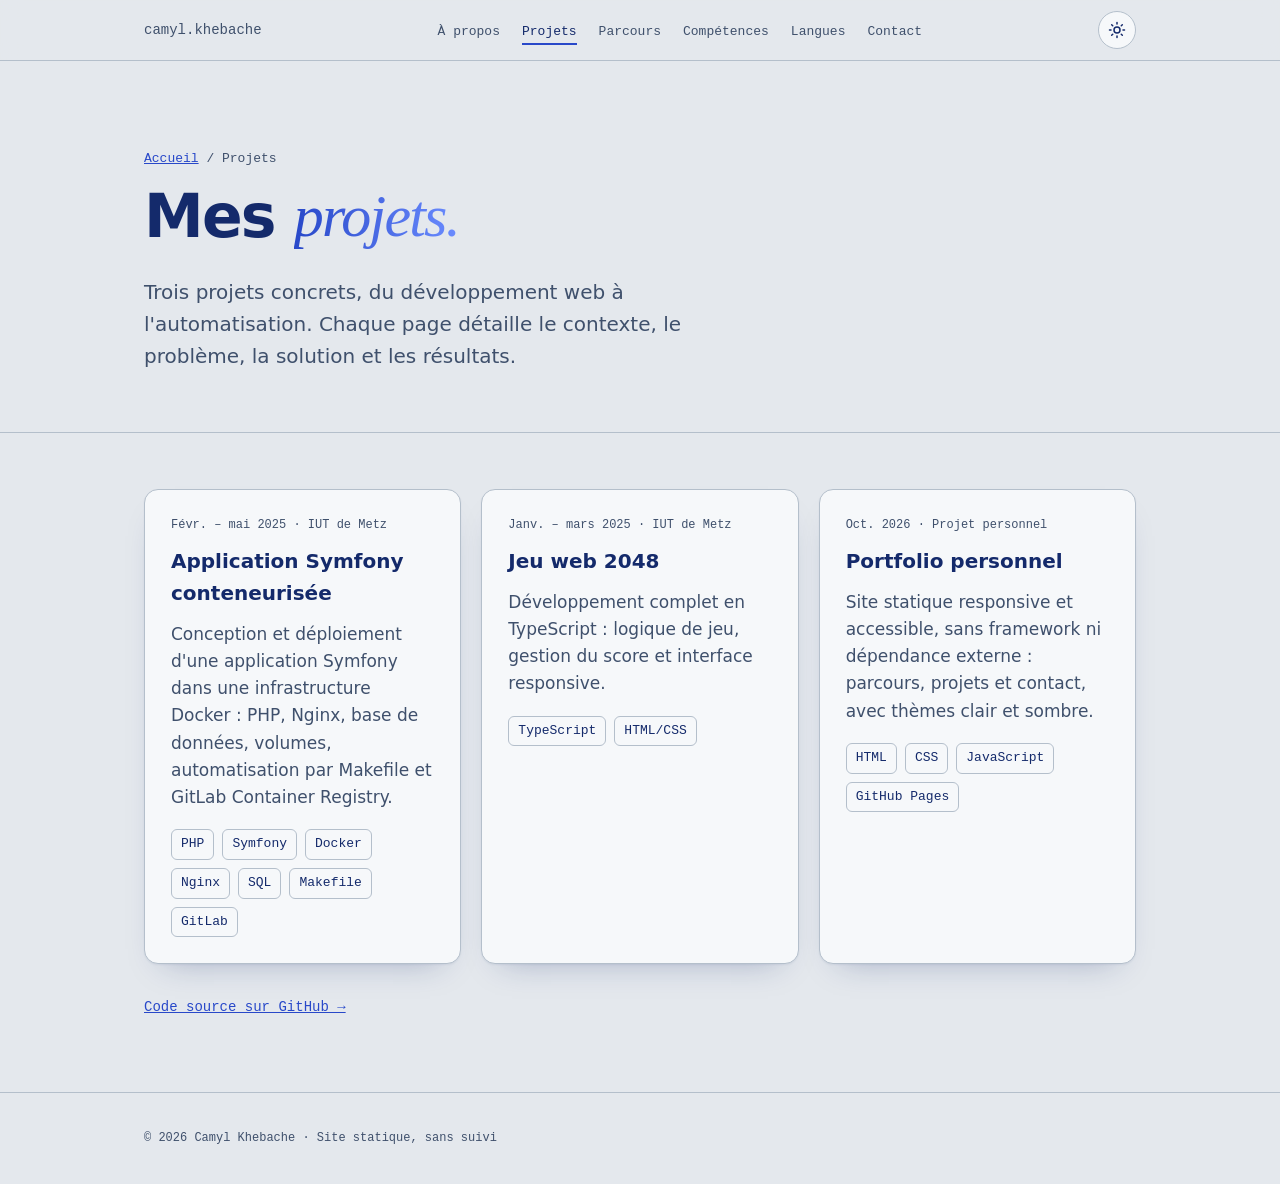
==== commit 1fa5e0b1: "Projet 3 (portfolio), textes À propos et frise, BUT Informatique, thème sombre noir" ====
--- a/projets/index.html
+++ b/projets/index.html
@@ -4,7 +4,7 @@
 <meta charset="utf-8">
 <meta name="viewport" content="width=device-width, initial-scale=1">
 <title>Projets · Camyl Khebache</title>
-<meta name="description" content="Projets de Camyl Khebache : application Symfony conteneurisée avec Docker, jeu web 2048 en TypeScript.">
+<meta name="description" content="Projets de Camyl Khebache : application Symfony conteneurisée avec Docker, jeu web 2048 en TypeScript, portfolio personnel.">
 <meta name="theme-color" content="#e4e8ed">
 <meta name="color-scheme" content="light dark">
 <script>try{var t=localStorage.getItem('theme');if(t)document.documentElement.dataset.theme=t}catch(e){}</script>
@@ -39,7 +39,7 @@
   <div class="wrap">
     <p class="crumbs"><a href="../index.html">Accueil</a> / Projets</p>
     <h1>Mes <em>projets.</em></h1>
-    <p class="lead">Deux projets concrets, du développement web à l'automatisation. Chaque page détaille le contexte, le problème, la solution et les résultats.</p>
+    <p class="lead">Trois projets concrets, du développement web à l'automatisation. Chaque page détaille le contexte, le problème, la solution et les résultats.</p>
   </div>
 </div>
 <div class="detail">
@@ -57,6 +57,12 @@
         <p>Développement complet en TypeScript : logique de jeu, gestion du score et interface responsive.</p>
         <ul class="tags" aria-label="Technologies"><li>TypeScript</li><li>HTML/CSS</li></ul>
       </article>
+      <article class="project">
+        <div class="period">Oct. 2026 · Projet personnel</div>
+        <h3><a href="portfolio.html">Portfolio personnel</a></h3>
+        <p>Site statique responsive et accessible, sans framework ni dépendance externe : parcours, projets et contact, avec thèmes clair et sombre.</p>
+        <ul class="tags" aria-label="Technologies"><li>HTML</li><li>CSS</li><li>JavaScript</li><li>GitHub Pages</li></ul>
+      </article>
     </div>
     <p class="more"><a href="https://github.com/Camyl57/Projets" target="_blank" rel="noopener">Code source sur GitHub →</a></p>
   </div>
--- a/assets/css/style.css
+++ b/assets/css/style.css
@@ -21,21 +21,21 @@
   color-scheme: light;
 }
 :root[data-theme="dark"] {
-  --bg: #0b1433;
-  --bg-2: #101c45;
-  --card: #14214f;
-  --line: #28397a;
-  --text: #eef2ff;
-  --muted: #a6b4e0;
-  --accent: #8fa9ff;
-  --accent-2: #6b8cff;
-  --dolphin: #8a96b3;
-  --grid: rgba(143,169,255,.09);
-  --on-accent: #0b1433;
-  --band-bg: #8fa9ff;
-  --band-ink: #0b1433;
+  --bg: #0d0e11;
+  --bg-2: #14161b;
+  --card: #16181d;
+  --line: #2a2e38;
+  --text: #f2f3f5;
+  --muted: #9aa0ad;
+  --accent: #8da8ff;
+  --accent-2: #6f8ff5;
+  --dolphin: #8a96a3;
+  --grid: rgba(255,255,255,.04);
+  --on-accent: #0d0e11;
+  --band-bg: #8da8ff;
+  --band-ink: #0d0e11;
   --shadow: none;
-  --nav-bg: rgba(11,20,51,.9);
+  --nav-bg: rgba(13,14,17,.9);
   color-scheme: dark;
 }
 * { box-sizing: border-box; margin: 0; padding: 0; }
--- a/assets/css/animations.css
+++ b/assets/css/animations.css
@@ -252,3 +252,8 @@
   .curtain { display: none; }
 }
 @media (hover: none), (pointer: coarse) { .cursor-dot, .cursor-ring { display: none; } }
+
+/* Thème sombre : terminal noir comme à l'origine */
+:root[data-theme="dark"] .term { --text: #f2f3f5; --muted: #9aa0ad; --line: #2a2e38; --accent: #8da8ff;
+  border-color: #2a2e38; background: #14161b; box-shadow: 0 30px 60px -28px rgba(0,0,0,.7); }
+:root[data-theme="dark"] .curtain { color: var(--on-accent); }
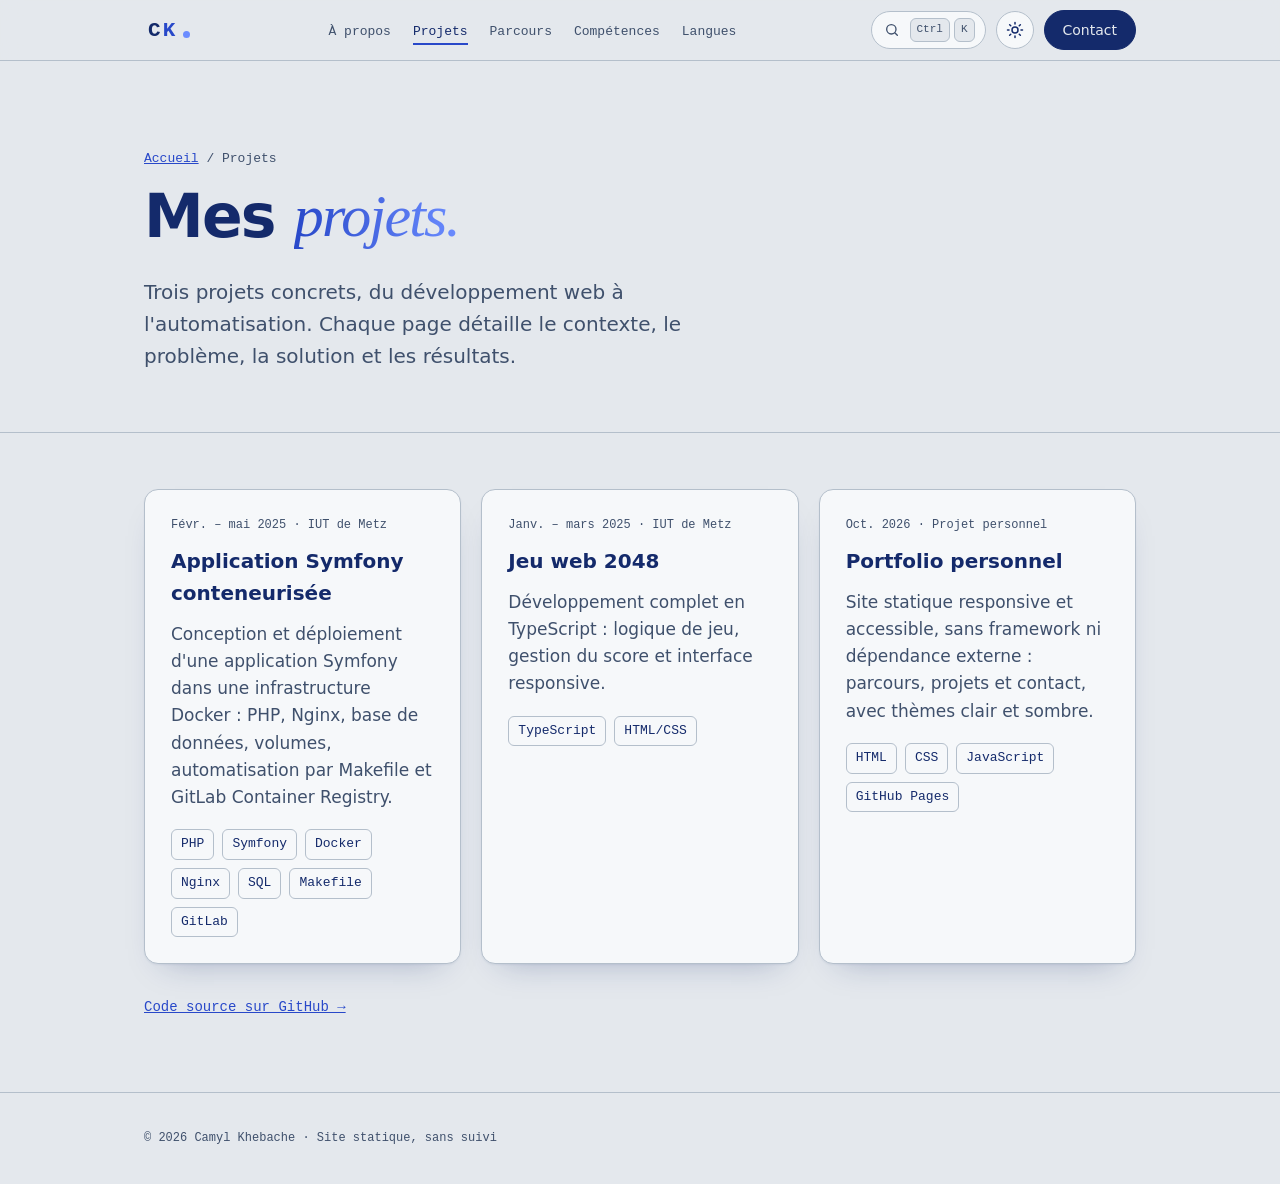
==== commit 014fdaad: "Logo CK animé, bouton Contact, navigation rapide Ctrl K, schéma réseau, parallaxe souris Co-Authored" ====
--- a/projets/index.html
+++ b/projets/index.html
@@ -17,7 +17,7 @@
 <a class="skip" href="#contenu">Aller au contenu</a>
 <header class="site-nav">
   <div class="wrap">
-    <a class="brand" href="../index.html">camyl.khebache</a>
+    <a class="brand" href="../index.html" aria-label="Camyl Khebache, accueil"><span class="logo" aria-hidden="true"><b class="c">C</b><b class="k">K</b><i></i></span></a>
     <nav aria-label="Navigation principale">
       <ul class="menu" id="menu">
         <li><a href="../index.html#apropos">À propos</a></li>
@@ -25,11 +25,12 @@
         <li><a href="../index.html#parcours">Parcours</a></li>
         <li><a href="../index.html#competences">Compétences</a></li>
         <li><a href="../index.html#langues">Langues</a></li>
-        <li><a href="../index.html#contact">Contact</a></li>
       </ul>
     </nav>
     <div class="nav-tools">
+      <button class="palette-btn" type="button" aria-haspopup="dialog" aria-label="Ouvrir la navigation rapide (Ctrl K)"><svg viewBox="0 0 24 24" fill="none" stroke="currentColor" stroke-width="2" stroke-linecap="round" aria-hidden="true"><circle cx="11" cy="11" r="7"/><path d="M20 20l-3.5-3.5"/></svg><span class="kbd" aria-hidden="true"><kbd>Ctrl</kbd><kbd>K</kbd></span></button>
       <button class="theme-toggle" type="button" aria-label="Basculer entre thème clair et sombre" aria-pressed="false"><svg class="sun" viewBox="0 0 24 24" fill="none" stroke="currentColor" stroke-width="2" stroke-linecap="round" aria-hidden="true"><circle cx="12" cy="12" r="4"/><path d="M12 2v2M12 20v2M4.9 4.9l1.4 1.4M17.7 17.7l1.4 1.4M2 12h2M20 12h2M4.9 19.1l1.4-1.4M17.7 6.3l1.4-1.4"/></svg><svg class="moon" viewBox="0 0 24 24" fill="none" stroke="currentColor" stroke-width="2" stroke-linecap="round" stroke-linejoin="round" aria-hidden="true"><path d="M21 12.8A9 9 0 1 1 11.2 3a7 7 0 0 0 9.8 9.8z"/></svg></button>
+      <a class="btn primary nav-contact" href="../index.html#contact">Contact</a>
       <button class="menu-toggle" type="button" aria-expanded="false" aria-controls="menu">Menu</button>
     </div>
   </div>
--- a/assets/css/animations.css
+++ b/assets/css/animations.css
@@ -257,3 +257,86 @@
 :root[data-theme="dark"] .term { --text: #f2f3f5; --muted: #9aa0ad; --line: #2a2e38; --accent: #8da8ff;
   border-color: #2a2e38; background: #14161b; box-shadow: 0 30px 60px -28px rgba(0,0,0,.7); }
 :root[data-theme="dark"] .curtain { color: var(--on-accent); }
+
+/* Photo */
+.portrait { max-width: 260px; box-shadow: var(--shadow); position: relative; }
+.portrait img { object-position: 50% 40%; transition: transform .6s cubic-bezier(.2,.7,.2,1); }
+.portrait:hover img { transform: scale(1.04); }
+@media (min-width: 820px) { .about-grid.has-photo { grid-template-columns: 260px 1fr; } }
+
+/* ===== Logo CK ===== */
+.brand { display: inline-flex; align-items: center; color: var(--text); text-decoration: none; padding: 6px 4px; }
+.logo { display: inline-flex; align-items: flex-end; font-family: var(--mono); font-weight: 700; font-size: 21px; letter-spacing: .1em; line-height: 1; }
+.logo b { display: inline-block; font-weight: 700; transition: transform .5s cubic-bezier(.3,1.6,.5,1), color .3s; animation: logoIn .8s cubic-bezier(.2,.9,.3,1.3) backwards; }
+.logo .c { animation-delay: .1s; }
+.logo .k { color: var(--accent); animation-delay: .22s; }
+.logo i { width: 7px; height: 7px; border-radius: 50%; background: var(--accent-2); margin: 0 0 3px 6px; animation: logoDot 1s .5s cubic-bezier(.3,1.8,.5,1) backwards, ping2 3s 1.6s ease-out infinite; transition: transform .4s cubic-bezier(.3,1.8,.5,1); }
+.brand:hover .c, .brand:focus-visible .c { transform: translateX(-3px) rotate(-10deg) translateY(-2px); }
+.brand:hover .k, .brand:focus-visible .k { transform: translateX(3px) rotate(10deg) translateY(-2px); color: var(--text); }
+.brand:hover .logo i, .brand:focus-visible .logo i { transform: translateX(6px) scale(1.7); }
+@keyframes logoIn { from { opacity: 0; transform: translateY(-14px) rotate(-14deg); } }
+@keyframes logoDot { from { opacity: 0; transform: translateY(-20px) scale(.2); } }
+@keyframes ping2 { 0% { box-shadow: 0 0 0 0 color-mix(in srgb, var(--accent-2) 55%, transparent); } 40%, 100% { box-shadow: 0 0 0 9px transparent; } }
+
+/* ===== Barre : outils ===== */
+.nav-tools { gap: 10px; }
+.nav-contact { padding: 8px 18px; font-size: 14px; }
+.palette-btn { display: none; align-items: center; gap: 10px; height: 38px; padding: 0 10px 0 12px; border: 1px solid var(--line); border-radius: 999px;
+  background: var(--card); color: var(--muted); cursor: pointer; font: inherit; transition: border-color .2s, color .2s, transform .2s; }
+.js .palette-btn { display: inline-flex; }
+.palette-btn:hover { border-color: var(--accent); color: var(--text); transform: translateY(-1px); }
+.palette-btn svg { width: 16px; height: 16px; }
+.kbd { display: inline-flex; gap: 4px; }
+kbd { font-family: var(--mono); font-size: 11px; padding: 2px 6px; border: 1px solid var(--line); border-radius: 6px; background: var(--bg); color: var(--muted); }
+@media (max-width: 800px) { .palette-btn .kbd { display: none; } .palette-btn { width: 38px; padding: 0; justify-content: center; } .nav-contact { padding: 8px 14px; } }
+@media (max-width: 400px) { .js .palette-btn { display: none; } .nav-tools { gap: 6px; } }
+
+/* ===== Navigation rapide (Ctrl K) ===== */
+dialog.palette { border: 1px solid var(--line); border-radius: 18px; background: var(--card); color: var(--text); padding: 0;
+  width: min(580px, calc(100vw - 32px)); margin: 12vh auto auto; box-shadow: 0 40px 90px -30px rgba(20,42,107,.55); overflow: hidden; }
+dialog.palette[open] { animation: pop .28s cubic-bezier(.2,.8,.3,1.2); }
+dialog.palette::backdrop { background: rgba(20,42,107,.35); backdrop-filter: blur(5px); animation: fade .25s; }
+:root[data-theme="dark"] dialog.palette::backdrop { background: rgba(0,0,0,.55); }
+@keyframes pop { from { opacity: 0; transform: translateY(-14px) scale(.96); } }
+@keyframes fade { from { opacity: 0; } }
+.palette-input { display: block; width: 100%; padding: 18px 20px; border: 0; border-bottom: 1px solid var(--line); background: transparent;
+  color: var(--text); font: inherit; font-size: 16px; outline: none; }
+.palette-input::placeholder { color: var(--muted); }
+.palette-list { list-style: none; max-height: min(52vh, 420px); overflow-y: auto; padding: 8px; }
+.palette-list .grp { font-family: var(--mono); font-size: 11px; letter-spacing: .08em; text-transform: uppercase; color: var(--muted); padding: 12px 12px 6px; }
+.palette-list [role="option"] { display: flex; justify-content: space-between; align-items: center; gap: 12px; padding: 11px 12px; border-radius: 10px; cursor: pointer; font-size: 15px; }
+.palette-list [role="option"] small { font-family: var(--mono); font-size: 12px; color: var(--muted); }
+.palette-list [aria-selected="true"] { background: color-mix(in srgb, var(--accent-2) 20%, transparent); }
+.palette-list [aria-selected="true"] small { color: var(--accent); }
+.palette-empty { padding: 22px 20px; color: var(--muted); font-size: 15px; }
+.palette-foot { display: flex; gap: 16px; flex-wrap: wrap; padding: 10px 16px; border-top: 1px solid var(--line); font-family: var(--mono); font-size: 11px; color: var(--muted); }
+.toast { position: fixed; left: 50%; bottom: 28px; z-index: 90; transform: translate(-50%, 20px); opacity: 0; pointer-events: none;
+  background: var(--text); color: var(--bg); padding: 10px 18px; border-radius: 999px; font-family: var(--mono); font-size: 13px; transition: opacity .3s, transform .3s; }
+.toast.on { opacity: 1; transform: translate(-50%, 0); }
+
+/* ===== Schéma réseau animé ===== */
+.topo { margin-top: 36px; max-width: 760px; color: var(--text); }
+.topo svg { width: 100%; height: auto; overflow: visible; }
+.topo .wire { stroke: var(--dolphin); stroke-width: 2; stroke-dasharray: 6 8; animation: dash 1.2s linear infinite; }
+@keyframes dash { to { stroke-dashoffset: -14; } }
+.topo .nodes rect { fill: var(--card); stroke: var(--line); stroke-width: 1.5; transition: stroke .3s; }
+.topo .nodes g:hover rect { stroke: var(--accent); }
+.topo text { fill: var(--text); font-family: var(--mono); font-size: 12.5px; text-anchor: middle; dominant-baseline: middle; }
+.topo .cap { fill: var(--muted); font-size: 11px; letter-spacing: .06em; text-transform: uppercase; }
+.topo .pk { fill: var(--accent-2); filter: drop-shadow(0 0 5px var(--accent-2)); animation: packet 5.4s cubic-bezier(.45,.05,.55,.95) infinite; }
+.topo .p2 { animation-delay: 1.8s; } .topo .p3 { animation-delay: 3.6s; }
+.topo .pk.back { fill: var(--accent); animation-name: packetBack; animation-delay: 2.7s; }
+@keyframes packet { 0% { transform: translateX(0); opacity: 0; } 8% { opacity: 1; } 92% { opacity: 1; } 100% { transform: translateX(640px); opacity: 0; } }
+@keyframes packetBack { 0% { transform: translateX(0); opacity: 0; } 8% { opacity: 1; } 92% { opacity: 1; } 100% { transform: translateX(-640px); opacity: 0; } }
+@media (max-width: 520px) { .topo .nodes text { display: none; } }
+
+/* Parallaxe à la souris */
+.hero-text { translate: calc(var(--px, 0) * -7px) calc(var(--sy, 0) * -0.07px + var(--py, 0) * -5px); transition: translate .35s ease-out; }
+.term { translate: calc(var(--px, 0) * 12px) calc(var(--sy, 0) * -0.04px + var(--py, 0) * 9px); }
+
+@media (prefers-reduced-motion: reduce) {
+  .logo b, .logo i, dialog.palette[open], dialog.palette::backdrop { animation: none; }
+  .topo .wire, .topo .pk { animation: none; }
+  .topo .pk { display: none; }
+  .hero-text, .term { translate: none; }
+}
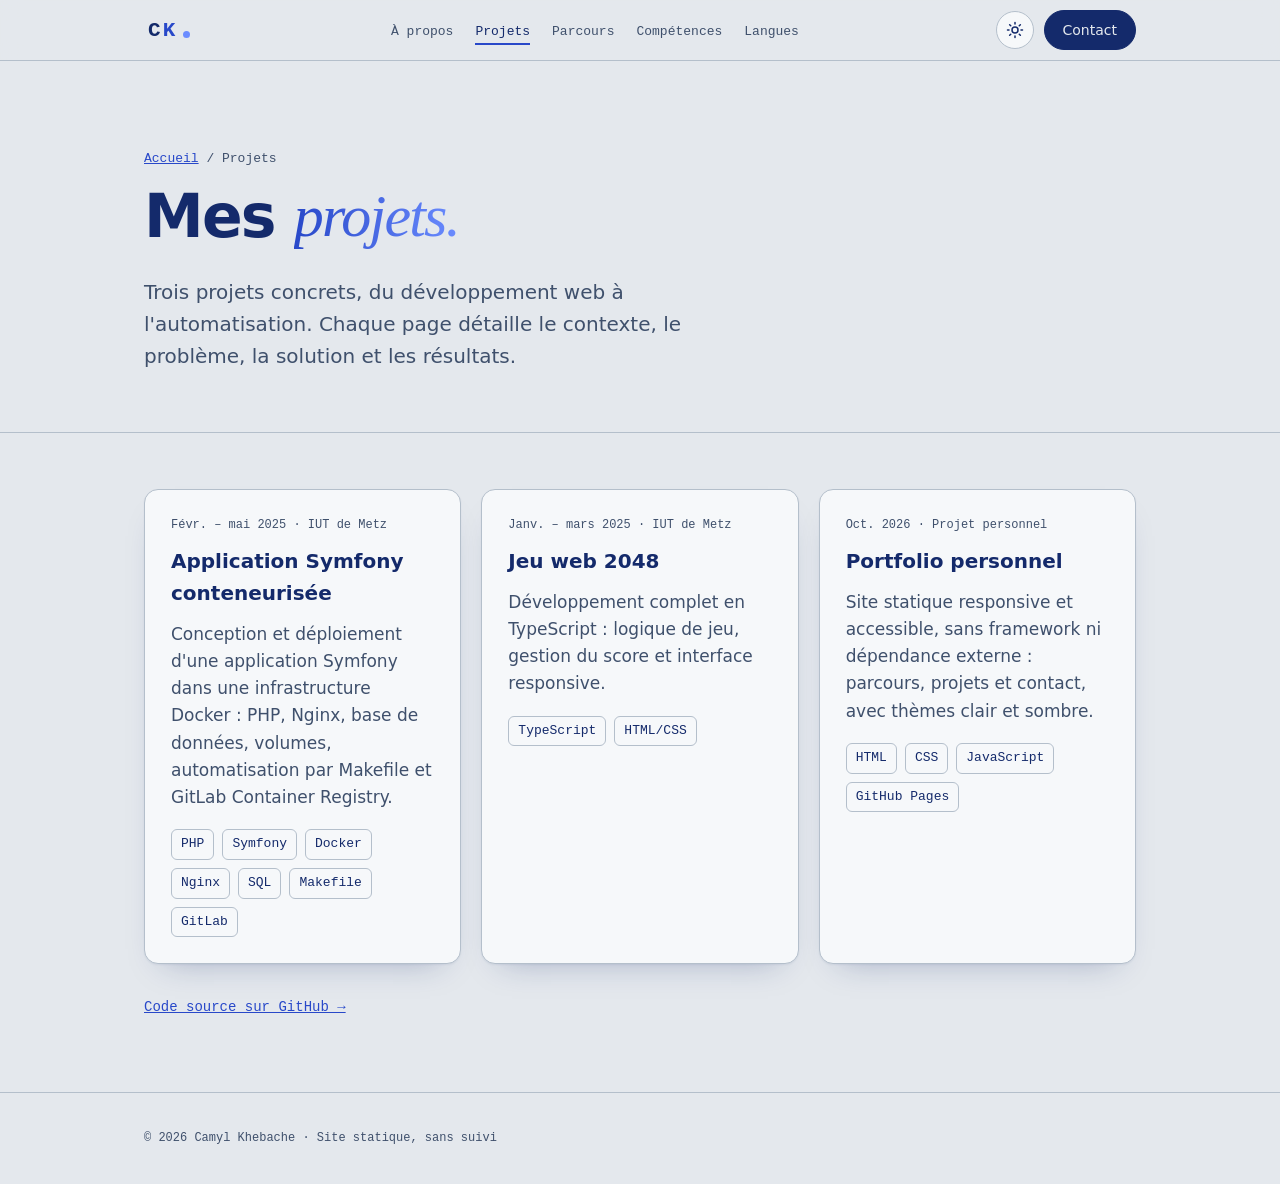
==== commit 9c27494a: "Retrait du bouton Ctrl K, schéma réseau refait (HTML/CSS, paquets visibles)" ====
--- a/projets/index.html
+++ b/projets/index.html
@@ -28,7 +28,6 @@
       </ul>
     </nav>
     <div class="nav-tools">
-      <button class="palette-btn" type="button" aria-haspopup="dialog" aria-label="Ouvrir la navigation rapide (Ctrl K)"><svg viewBox="0 0 24 24" fill="none" stroke="currentColor" stroke-width="2" stroke-linecap="round" aria-hidden="true"><circle cx="11" cy="11" r="7"/><path d="M20 20l-3.5-3.5"/></svg><span class="kbd" aria-hidden="true"><kbd>Ctrl</kbd><kbd>K</kbd></span></button>
       <button class="theme-toggle" type="button" aria-label="Basculer entre thème clair et sombre" aria-pressed="false"><svg class="sun" viewBox="0 0 24 24" fill="none" stroke="currentColor" stroke-width="2" stroke-linecap="round" aria-hidden="true"><circle cx="12" cy="12" r="4"/><path d="M12 2v2M12 20v2M4.9 4.9l1.4 1.4M17.7 17.7l1.4 1.4M2 12h2M20 12h2M4.9 19.1l1.4-1.4M17.7 6.3l1.4-1.4"/></svg><svg class="moon" viewBox="0 0 24 24" fill="none" stroke="currentColor" stroke-width="2" stroke-linecap="round" stroke-linejoin="round" aria-hidden="true"><path d="M21 12.8A9 9 0 1 1 11.2 3a7 7 0 0 0 9.8 9.8z"/></svg></button>
       <a class="btn primary nav-contact" href="../index.html#contact">Contact</a>
       <button class="menu-toggle" type="button" aria-expanded="false" aria-controls="menu">Menu</button>
--- a/assets/css/animations.css
+++ b/assets/css/animations.css
@@ -315,20 +315,23 @@
 .toast.on { opacity: 1; transform: translate(-50%, 0); }
 
 /* ===== Schéma réseau animé ===== */
-.topo { margin-top: 36px; max-width: 760px; color: var(--text); }
-.topo svg { width: 100%; height: auto; overflow: visible; }
-.topo .wire { stroke: var(--dolphin); stroke-width: 2; stroke-dasharray: 6 8; animation: dash 1.2s linear infinite; }
-@keyframes dash { to { stroke-dashoffset: -14; } }
-.topo .nodes rect { fill: var(--card); stroke: var(--line); stroke-width: 1.5; transition: stroke .3s; }
-.topo .nodes g:hover rect { stroke: var(--accent); }
-.topo text { fill: var(--text); font-family: var(--mono); font-size: 12.5px; text-anchor: middle; dominant-baseline: middle; }
-.topo .cap { fill: var(--muted); font-size: 11px; letter-spacing: .06em; text-transform: uppercase; }
-.topo .pk { fill: var(--accent-2); filter: drop-shadow(0 0 5px var(--accent-2)); animation: packet 5.4s cubic-bezier(.45,.05,.55,.95) infinite; }
-.topo .p2 { animation-delay: 1.8s; } .topo .p3 { animation-delay: 3.6s; }
-.topo .pk.back { fill: var(--accent); animation-name: packetBack; animation-delay: 2.7s; }
-@keyframes packet { 0% { transform: translateX(0); opacity: 0; } 8% { opacity: 1; } 92% { opacity: 1; } 100% { transform: translateX(640px); opacity: 0; } }
-@keyframes packetBack { 0% { transform: translateX(0); opacity: 0; } 8% { opacity: 1; } 92% { opacity: 1; } 100% { transform: translateX(-640px); opacity: 0; } }
-@media (max-width: 520px) { .topo .nodes text { display: none; } }
+.topo { margin-top: 38px; max-width: 760px; }
+.net-row { position: relative; display: flex; justify-content: space-between; align-items: center; padding: 6px 0; }
+.lane { position: absolute; left: 0; right: 0; top: 50%; height: 2px; margin-top: -1px;
+  background: repeating-linear-gradient(90deg, var(--dolphin) 0 6px, transparent 6px 14px); animation: lane 1.2s linear infinite; }
+@keyframes lane { to { background-position: 14px 0; } }
+.hop { position: relative; z-index: 1; width: 15%; padding: 16px 4px; text-align: center; border: 1.5px solid var(--line); border-radius: 12px;
+  background: var(--card); font-family: var(--mono); font-size: 12.5px; line-height: 1.2; box-shadow: var(--shadow); transition: border-color .3s, transform .3s; }
+.hop:hover { border-color: var(--accent); transform: translateY(-3px); }
+.pk { position: absolute; z-index: 2; top: 50%; left: 7.5%; width: 9px; height: 9px; margin: -4.5px 0 0 -4.5px; border-radius: 50%; background: var(--accent-2);
+  box-shadow: 0 0 12px 2px var(--accent-2); opacity: 0; animation: run 5.4s cubic-bezier(.45,.05,.55,.95) infinite; }
+.pk:nth-child(2) { animation-delay: 1.8s; } .pk:nth-child(3) { animation-delay: 3.6s; }
+.pk.back { background: var(--accent); box-shadow: 0 0 12px 2px var(--accent); animation-name: runBack; animation-delay: 2.7s; }
+@keyframes run { 0% { left: 7.5%; opacity: 0; } 8% { opacity: 1; } 92% { opacity: 1; } 100% { left: 92.5%; opacity: 0; } }
+@keyframes runBack { 0% { left: 92.5%; opacity: 0; } 8% { opacity: 1; } 92% { opacity: 1; } 100% { left: 7.5%; opacity: 0; } }
+.topo figcaption { margin-top: 14px; text-align: center; font-family: var(--mono); font-size: 11px; letter-spacing: .06em; text-transform: uppercase; color: var(--muted); }
+.live { display: inline-block; width: 7px; height: 7px; margin-right: 8px; border-radius: 50%; background: #1f9d63; animation: ping 2.4s ease-out infinite; }
+@media (max-width: 520px) { .hop { font-size: 10.5px; padding: 14px 2px; border-radius: 9px; } }
 
 /* Parallaxe à la souris */
 .hero-text { translate: calc(var(--px, 0) * -7px) calc(var(--sy, 0) * -0.07px + var(--py, 0) * -5px); transition: translate .35s ease-out; }
@@ -336,7 +339,7 @@
 
 @media (prefers-reduced-motion: reduce) {
   .logo b, .logo i, dialog.palette[open], dialog.palette::backdrop { animation: none; }
-  .topo .wire, .topo .pk { animation: none; }
-  .topo .pk { display: none; }
+  .lane, .live { animation: none; }
+  .pk { display: none; }
   .hero-text, .term { translate: none; }
 }
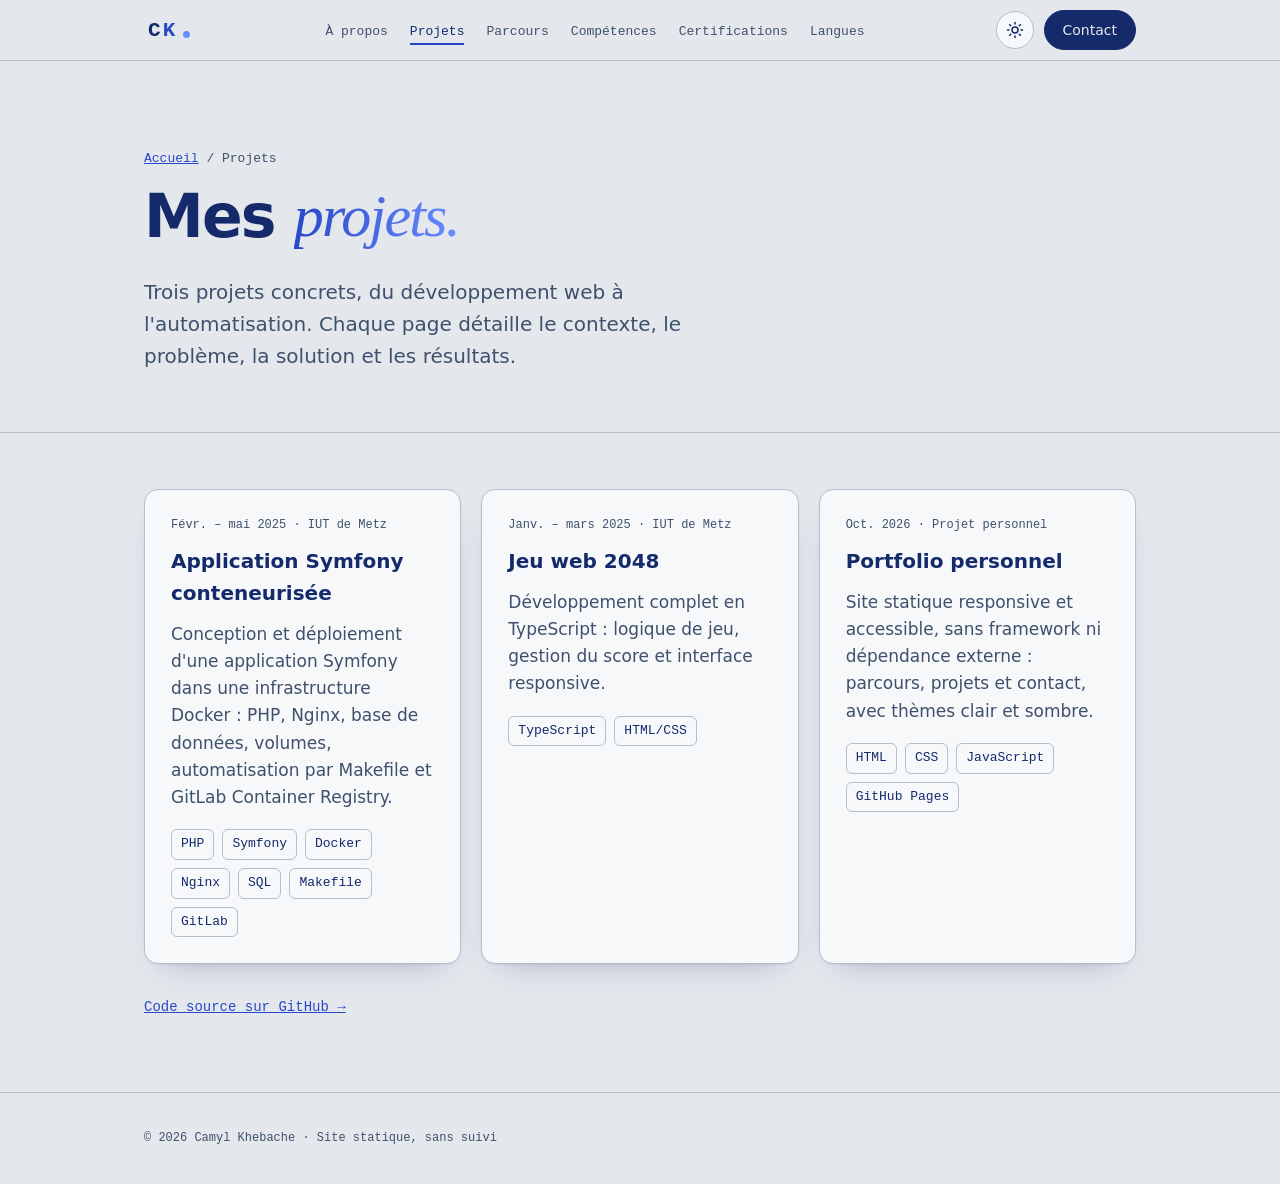
==== commit a436076b: "Section Certifications (SecNumacadémie ANSSI, 3 attestations LIST)" ====
--- a/projets/index.html
+++ b/projets/index.html
@@ -24,6 +24,7 @@
         <li><a href="index.html" aria-current="page">Projets</a></li>
         <li><a href="../index.html#parcours">Parcours</a></li>
         <li><a href="../index.html#competences">Compétences</a></li>
+        <li><a href="../index.html#certifications">Certifications</a></li>
         <li><a href="../index.html#langues">Langues</a></li>
       </ul>
     </nav>
--- a/assets/css/animations.css
+++ b/assets/css/animations.css
@@ -343,3 +343,88 @@
   .pk { display: none; }
   .hero-text, .term { translate: none; }
 }
+
+/* ===== Compétences : sélecteur animé ===== */
+.skills-ui { display: grid; gap: 28px; grid-template-columns: 1fr; margin-top: 44px; align-items: start; }
+@media (min-width: 860px) { .skills-ui { grid-template-columns: 300px 1fr; gap: 40px; } }
+.skill-tabs { display: none; }
+.js .skill-tabs { display: flex; gap: 8px; flex-wrap: wrap; }
+@media (min-width: 860px) { .js .skill-tabs { flex-direction: column; flex-wrap: nowrap; gap: 6px; } }
+.skill-tab { position: relative; display: flex; align-items: baseline; gap: 14px; padding: 14px 18px; border: 1px solid transparent; border-radius: 12px;
+  background: transparent; color: var(--muted); font: inherit; text-align: left; cursor: pointer; overflow: hidden;
+  transition: background .3s, color .3s, border-color .3s, transform .3s; }
+.skill-tab .n { font-family: var(--mono); font-size: 12px; color: var(--dolphin); transition: color .3s; }
+.skill-tab .t { font-size: 17px; font-weight: 600; }
+.skill-tab:hover { color: var(--text); transform: translateX(4px); }
+.skill-tab[aria-selected="true"] { background: var(--card); color: var(--text); border-color: var(--line); box-shadow: var(--shadow); }
+.skill-tab[aria-selected="true"] .n { color: var(--accent); }
+.skill-tab .bar { position: absolute; left: 0; bottom: 0; height: 3px; width: 100%; background: linear-gradient(90deg, var(--accent-2), var(--accent));
+  transform: scaleX(0); transform-origin: 0 50%; }
+.skills-ui.run:not(.manual) .skill-tab[aria-selected="true"] .bar { animation: tabBar 6s linear forwards; }
+.skills-ui.run:not(.manual):hover .bar, .skills-ui.run:not(.manual):focus-within .bar { animation-play-state: paused; }
+@keyframes tabBar { to { transform: scaleX(1); } }
+@media (max-width: 859px) { .skill-tab { padding: 10px 14px; } .skill-tab .n { display: none; } .skill-tab .t { font-size: 15px; } }
+
+.skill-panels { display: grid; border: 1px solid var(--line); border-radius: 16px; background: var(--card); box-shadow: var(--shadow); min-height: 220px; overflow: hidden; position: relative; }
+.skill-panel { padding: 30px 28px 34px; }
+.skill-panel + .skill-panel { border-top: 1px solid var(--line); }
+.js .skill-panel { grid-area: 1 / 1; border-top: 0; }
+.skill-panel h3 { font-size: 24px; font-weight: 600; letter-spacing: -0.01em; }
+.skill-panel p { color: var(--muted); font-size: 16px; margin: 6px 0 24px; max-width: 520px; }
+.chips { list-style: none; display: flex; flex-wrap: wrap; gap: 10px; }
+.chips li { font-family: var(--mono); font-size: 14px; padding: 9px 16px; border: 1px solid var(--line); border-radius: 999px; background: var(--bg); color: var(--text);
+  transition: border-color .2s, background .2s, transform .2s; }
+.chips li:hover { border-color: var(--accent); background: color-mix(in srgb, var(--accent-2) 16%, var(--bg)); transform: translateY(-3px); }
+.js .skill-panel { opacity: 0; visibility: hidden; transform: translateX(24px); transition: opacity .45s, transform .55s cubic-bezier(.2,.7,.2,1), visibility 0s .45s; }
+.js .skill-panel.on { opacity: 1; visibility: visible; transform: none; transition-delay: 0s; }
+.js .skill-panel.on .chips li { animation: chipIn .55s cubic-bezier(.3,1.5,.5,1) both; animation-delay: calc(var(--k, 0) * 70ms + .12s); }
+@keyframes chipIn { from { opacity: 0; transform: translateY(14px) scale(.7); } }
+.skill-panel::after { content: attr(data-n); position: absolute; right: 22px; bottom: -18px; font-size: 140px; font-weight: 700; letter-spacing: -0.04em; line-height: 1;
+  color: transparent; -webkit-text-stroke: 1.5px var(--line); pointer-events: none; }
+@media (max-width: 520px) { .skill-panel { padding: 24px 18px 28px; } .skill-panel::after { font-size: 90px; } .chips li { font-size: 13px; padding: 8px 13px; } }
+.skill-panels { padding: 0; }
+.js .skills-ui .skill-panel:not(.on) .chips li { animation: none; }
+
+@media (prefers-reduced-motion: reduce) {
+  .js .skill-panel { transition: none; transform: none; }
+  .js .skill-panel.on .chips li { animation: none; }
+  .skills-ui .bar { display: none; }
+}
+
+/* ===== Certifications ===== */
+.cert-grid { display: grid; gap: 20px; grid-template-columns: repeat(auto-fit, minmax(min(100%, 270px), 1fr)); margin-top: 40px; }
+.cert { position: relative; overflow: hidden; display: flex; flex-direction: column; gap: 6px; padding: 26px; border: 1px solid var(--line); border-radius: 16px;
+  background: var(--card); box-shadow: var(--shadow); --mx: 50%; --my: 0%; transition: border-color .25s, transform .25s ease-out, box-shadow .25s; }
+.cert::before { content: ""; position: absolute; inset: 0; pointer-events: none; opacity: 0; transition: opacity .3s;
+  background: radial-gradient(340px circle at var(--mx) var(--my), color-mix(in srgb, var(--accent-2) 22%, transparent), transparent 70%); }
+.cert:hover::before { opacity: 1; }
+.cert:hover { border-color: var(--accent-2); transform: perspective(900px) rotateX(var(--rx, 0deg)) rotateY(var(--ry, 0deg)) translateY(-4px); }
+.cert-ico { display: inline-grid; place-items: center; width: 46px; height: 46px; margin-bottom: 10px; border-radius: 13px; color: var(--accent);
+  background: color-mix(in srgb, var(--accent-2) 16%, transparent); transition: transform .5s cubic-bezier(.3,1.6,.5,1), background .3s; }
+.cert-ico svg { width: 24px; height: 24px; }
+.cert:hover .cert-ico { transform: rotate(-8deg) scale(1.12); background: color-mix(in srgb, var(--accent-2) 30%, transparent); }
+.cert-org { font-family: var(--mono); font-size: 12px; color: var(--muted); line-height: 1.5; }
+.cert h3 { font-size: 19px; font-weight: 600; line-height: 1.3; }
+.cert-meta { margin-top: auto; padding-top: 14px; font-family: var(--mono); font-size: 12px; color: var(--accent); display: flex; flex-wrap: wrap; gap: 8px 14px; align-items: center; }
+.cert .tag { padding: 3px 10px; border: 1px solid var(--accent-2); border-radius: 999px; color: var(--accent); }
+
+.cert.feat { grid-column: 1 / -1; flex-direction: row; flex-wrap: wrap; align-items: center; justify-content: space-between; gap: 28px 40px; }
+.cert-main { display: flex; gap: 20px; align-items: flex-start; flex: 1 1 340px; }
+.cert-main .cert-ico { margin: 0; width: 56px; height: 56px; flex: none; }
+.cert-main .cert-ico svg { width: 30px; height: 30px; }
+.cert-main h3 { font-size: 26px; letter-spacing: -0.01em; margin: 4px 0 2px; }
+.cert-main .cert-meta { padding-top: 10px; }
+.validity { flex: 1 1 300px; max-width: 460px; }
+.v-top { display: flex; justify-content: space-between; gap: 12px; font-family: var(--mono); font-size: 12px; color: var(--muted); }
+.v-track { height: 8px; margin: 12px 0 10px; border-radius: 99px; background: var(--bg-2); overflow: hidden; }
+.v-fill { display: block; height: 100%; width: var(--p, 0%); border-radius: 99px; background: linear-gradient(90deg, var(--accent-2), var(--accent));
+  transform: scaleX(0); transform-origin: 0 50%; animation: vFill 1.6s cubic-bezier(.2,.7,.2,1) .4s forwards; animation-play-state: paused; }
+.cert-grid.in-view .v-fill, .cert.feat:not([data-reveal]) .v-fill, .cert.feat.in .v-fill { animation-play-state: running; }
+@keyframes vFill { to { transform: scaleX(1); } }
+.v-note { font-size: 13px; color: var(--muted); }
+@media (max-width: 520px) { .cert { padding: 22px 18px; } .cert-main { flex-direction: column; gap: 14px; } .cert-main h3 { font-size: 22px; } }
+
+@media (prefers-reduced-motion: reduce) { .v-fill { animation: none; transform: none; } }
+
+/* Barre du haut : menu plus compact sur écran moyen */
+@media (min-width: 801px) and (max-width: 1040px) { .menu { gap: 14px; } .menu a { font-size: 12px; } .nav-contact { padding: 8px 14px; } }
